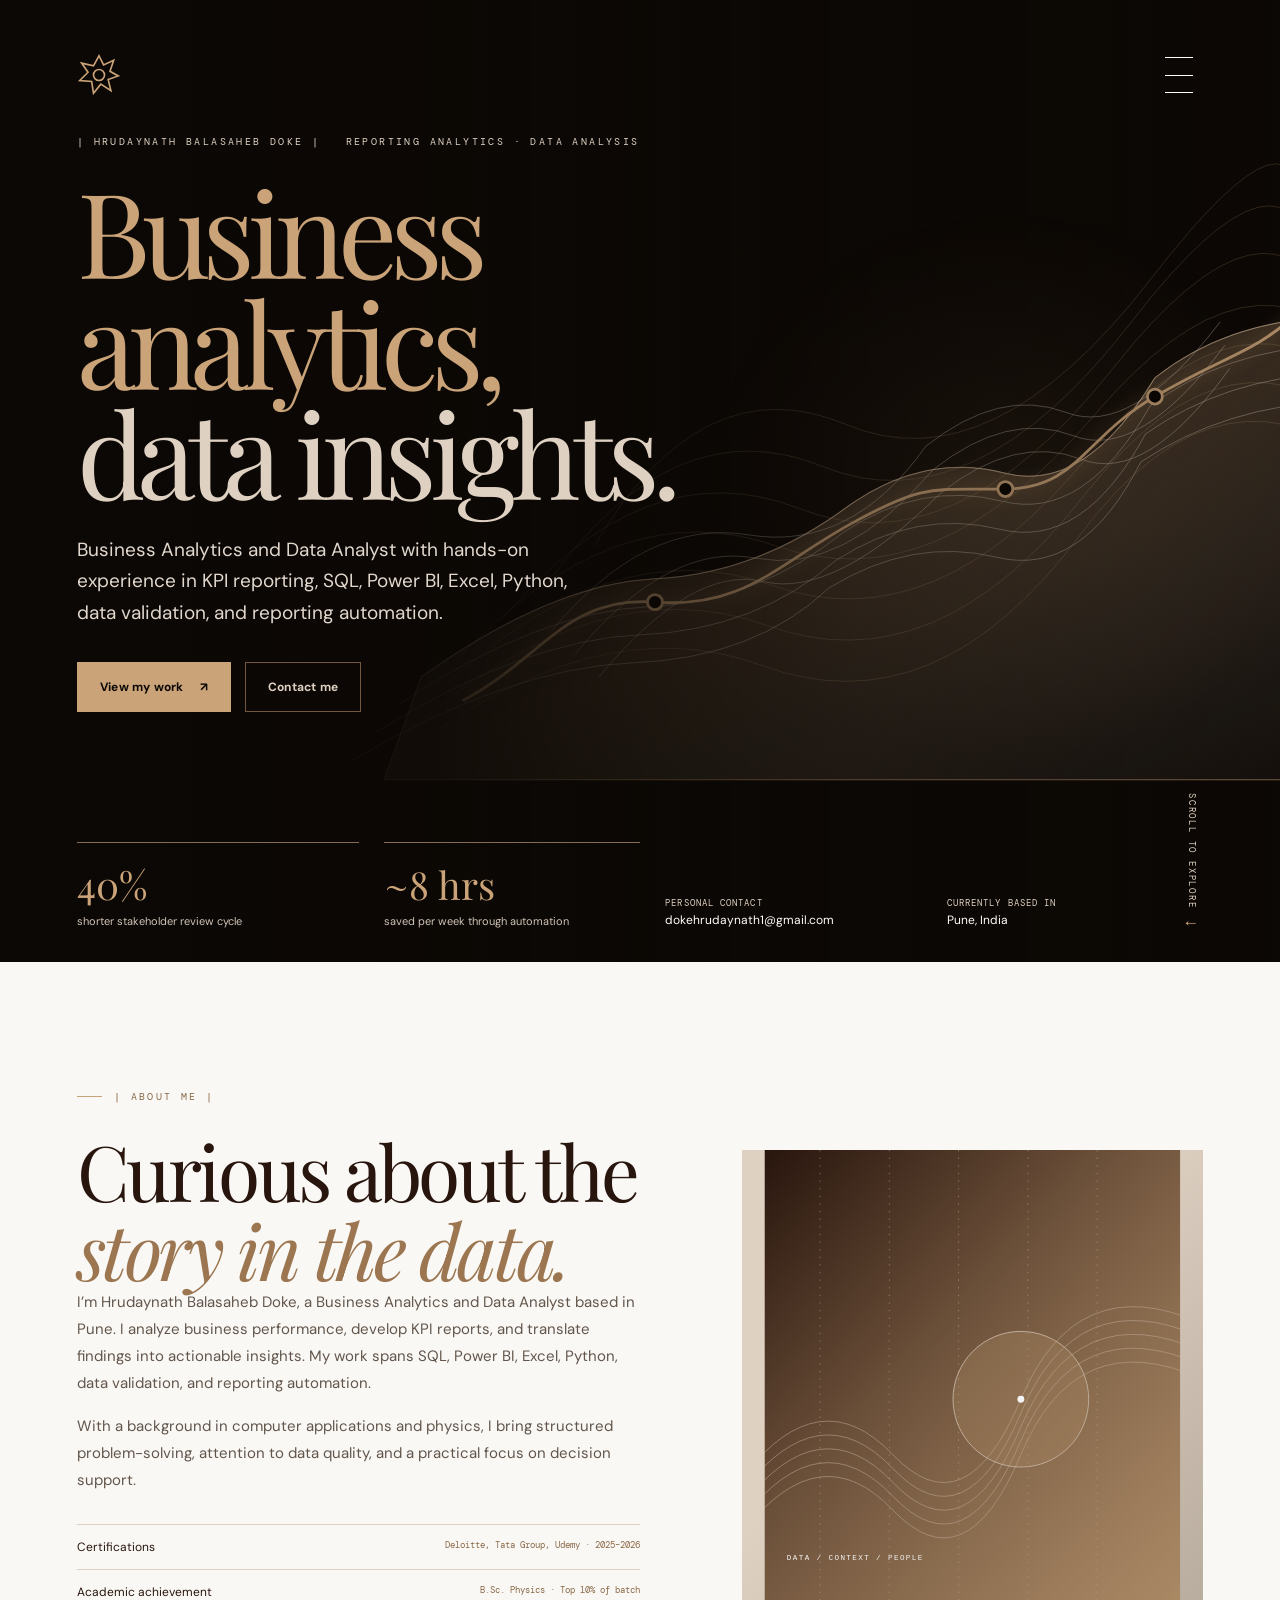
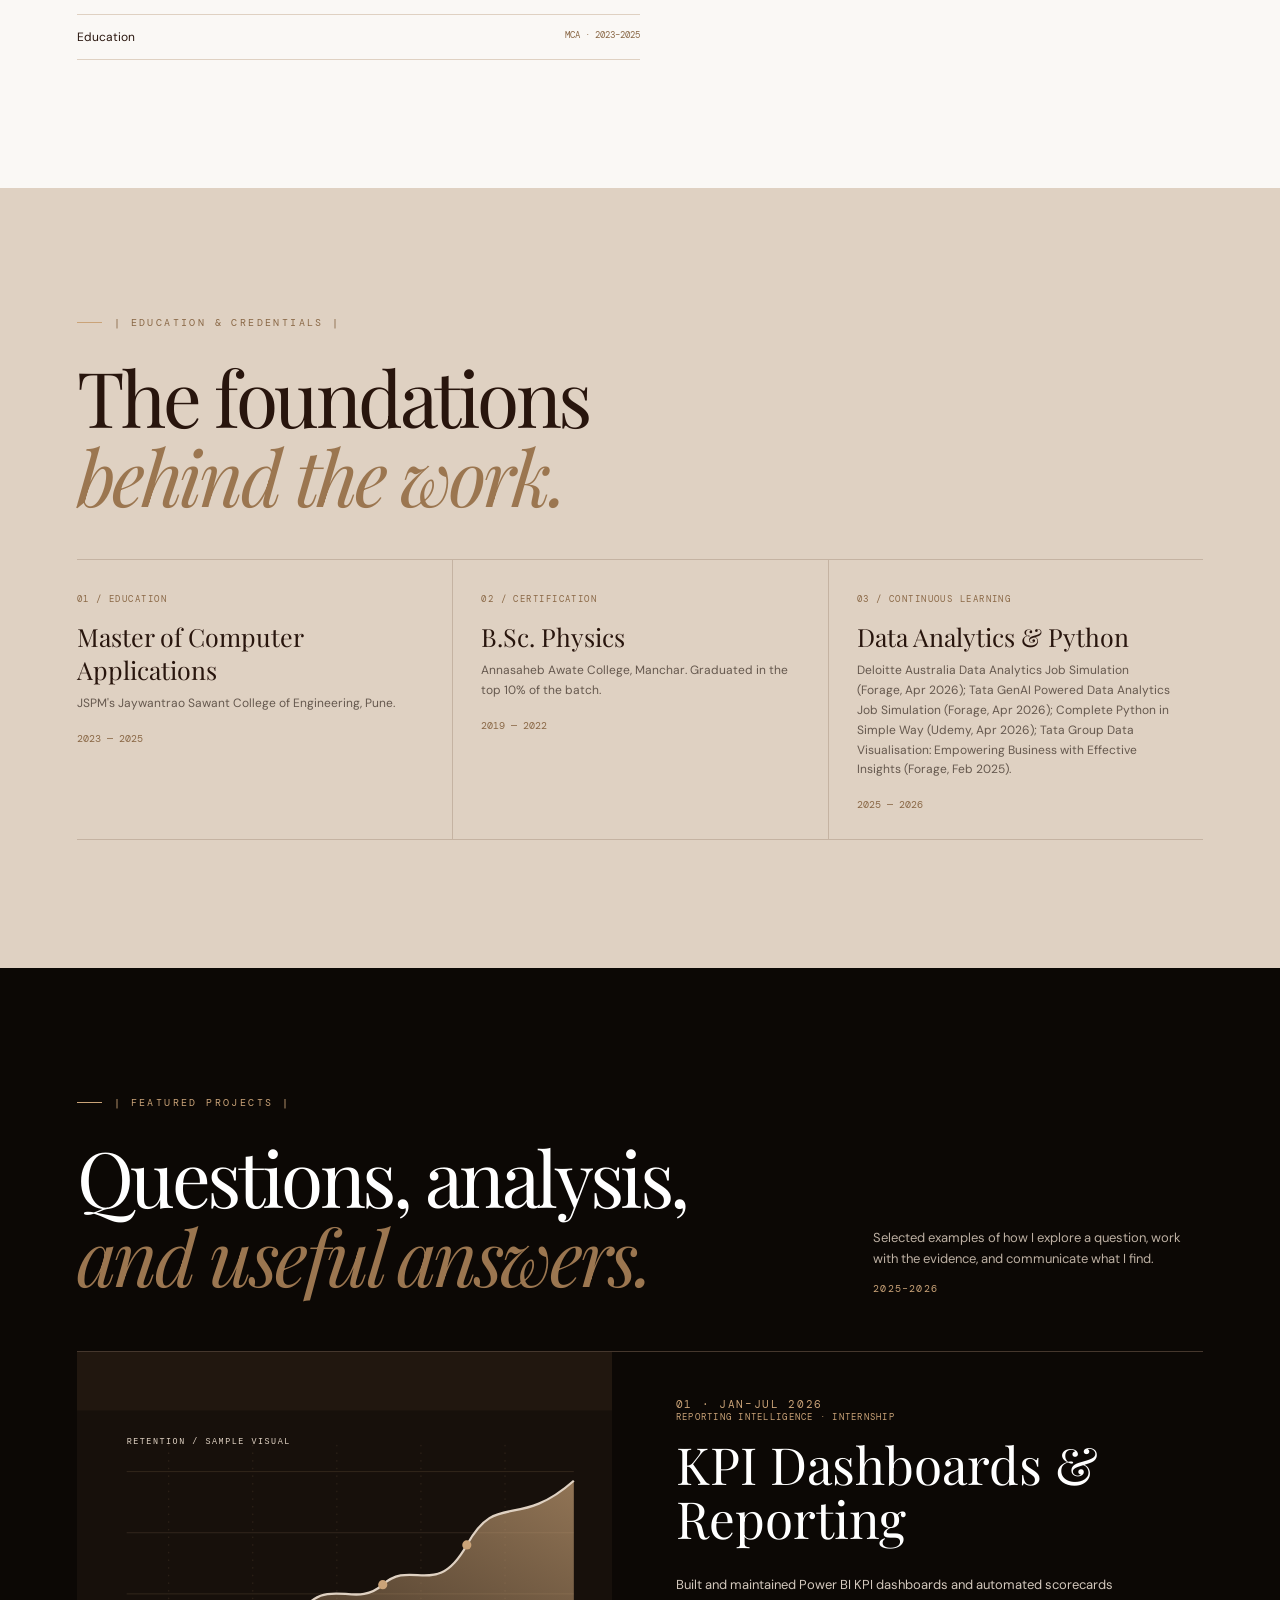
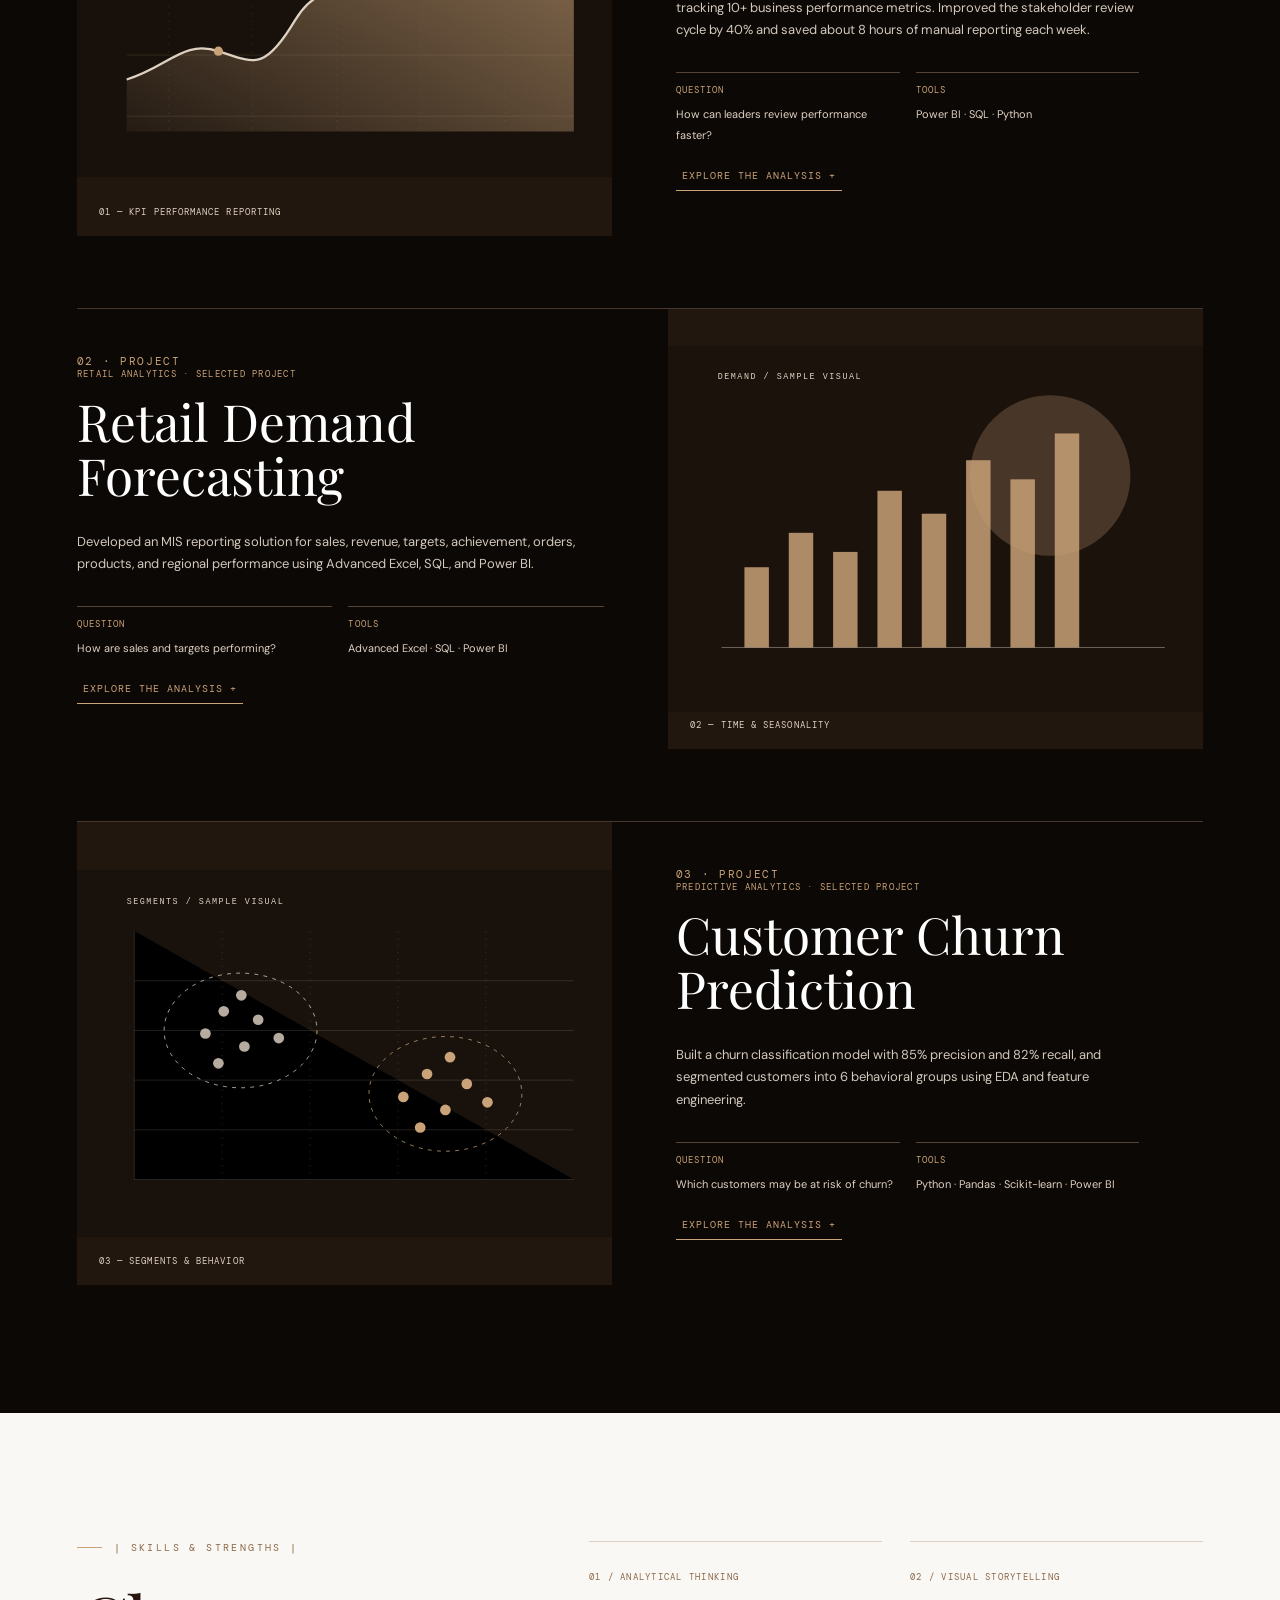
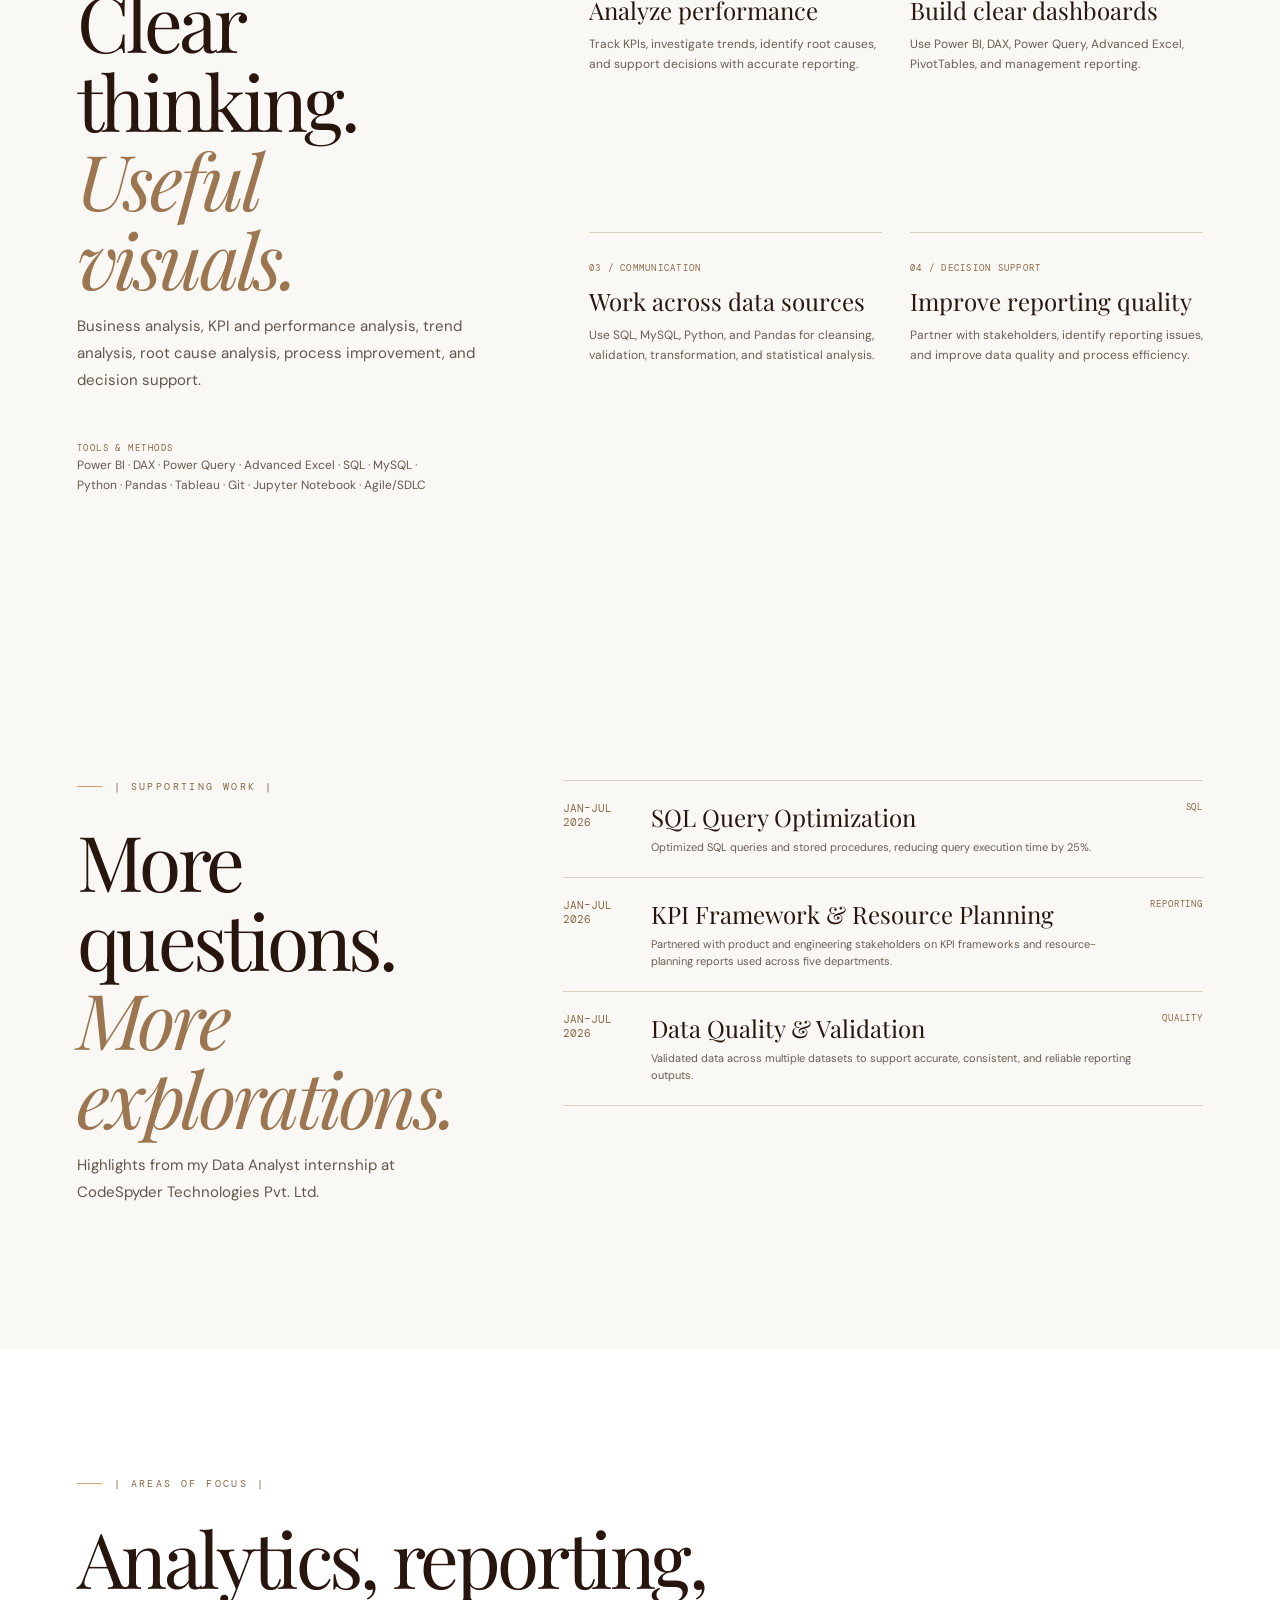
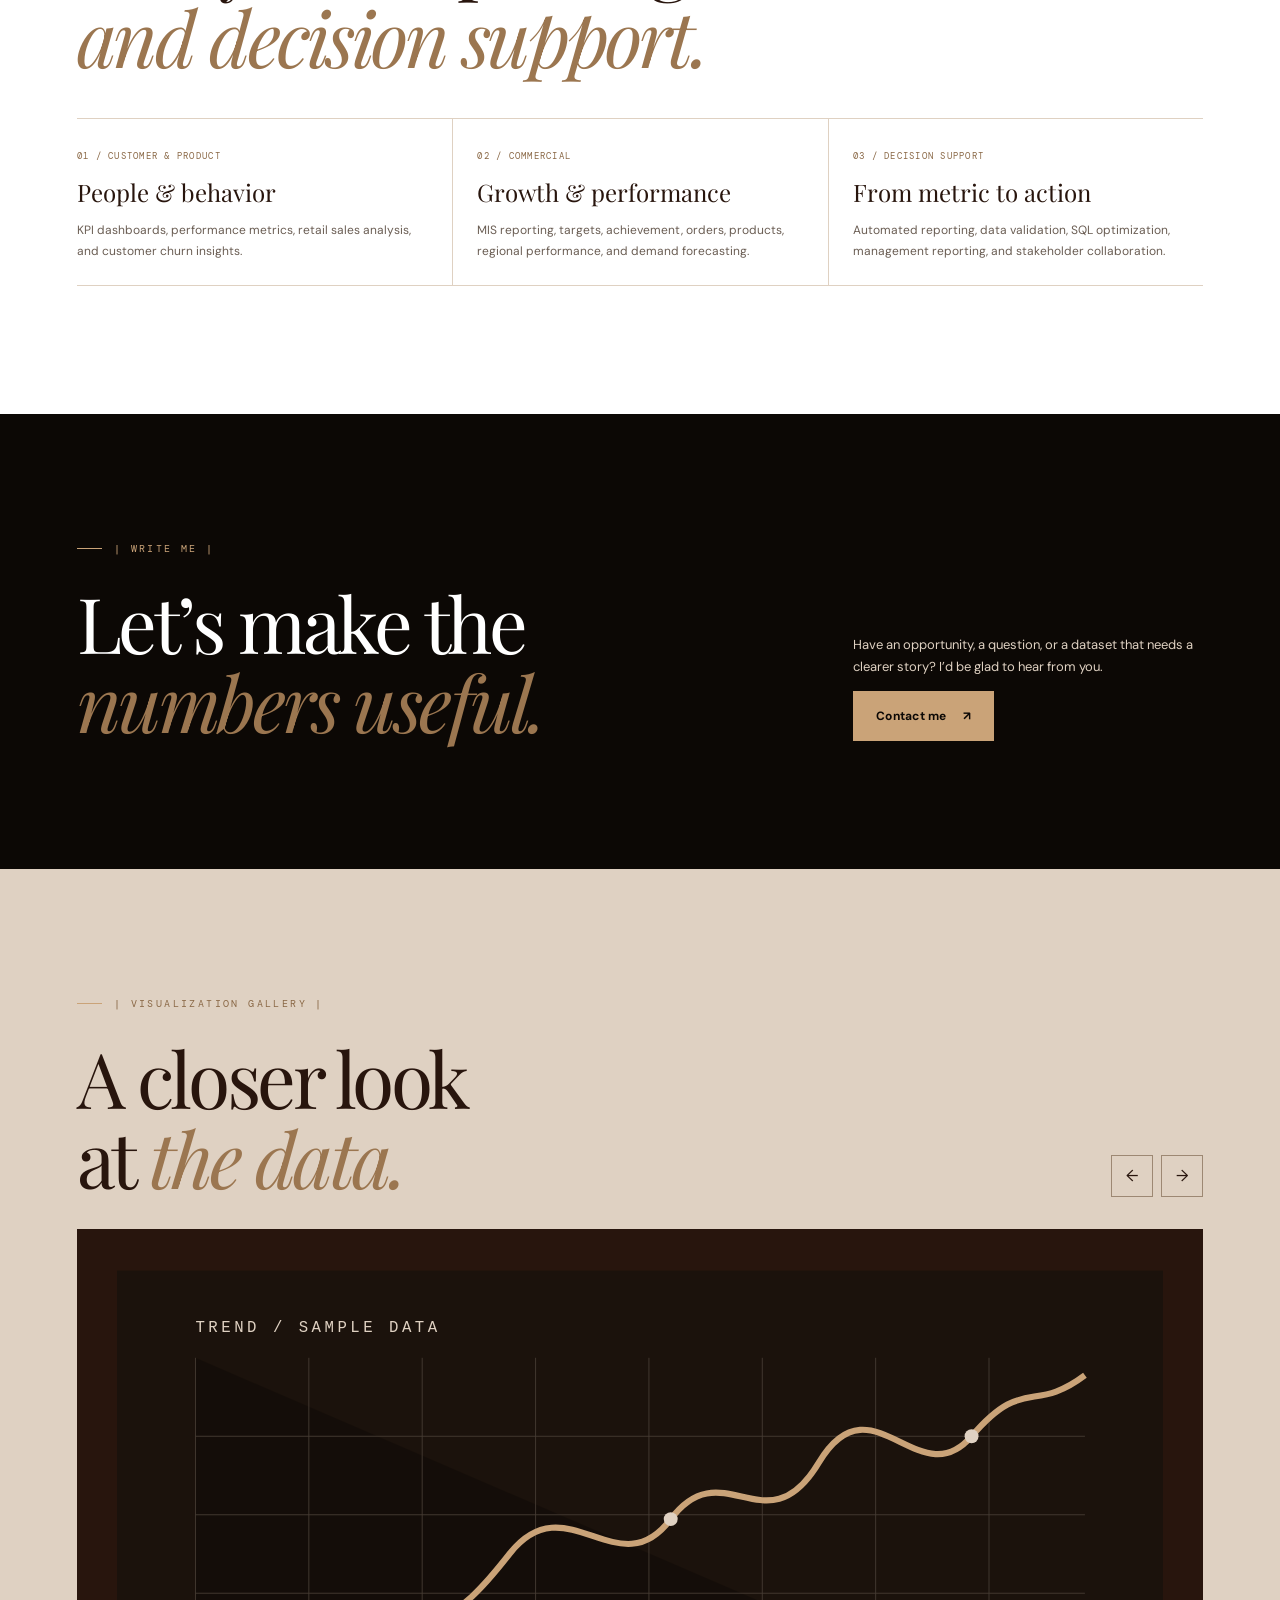
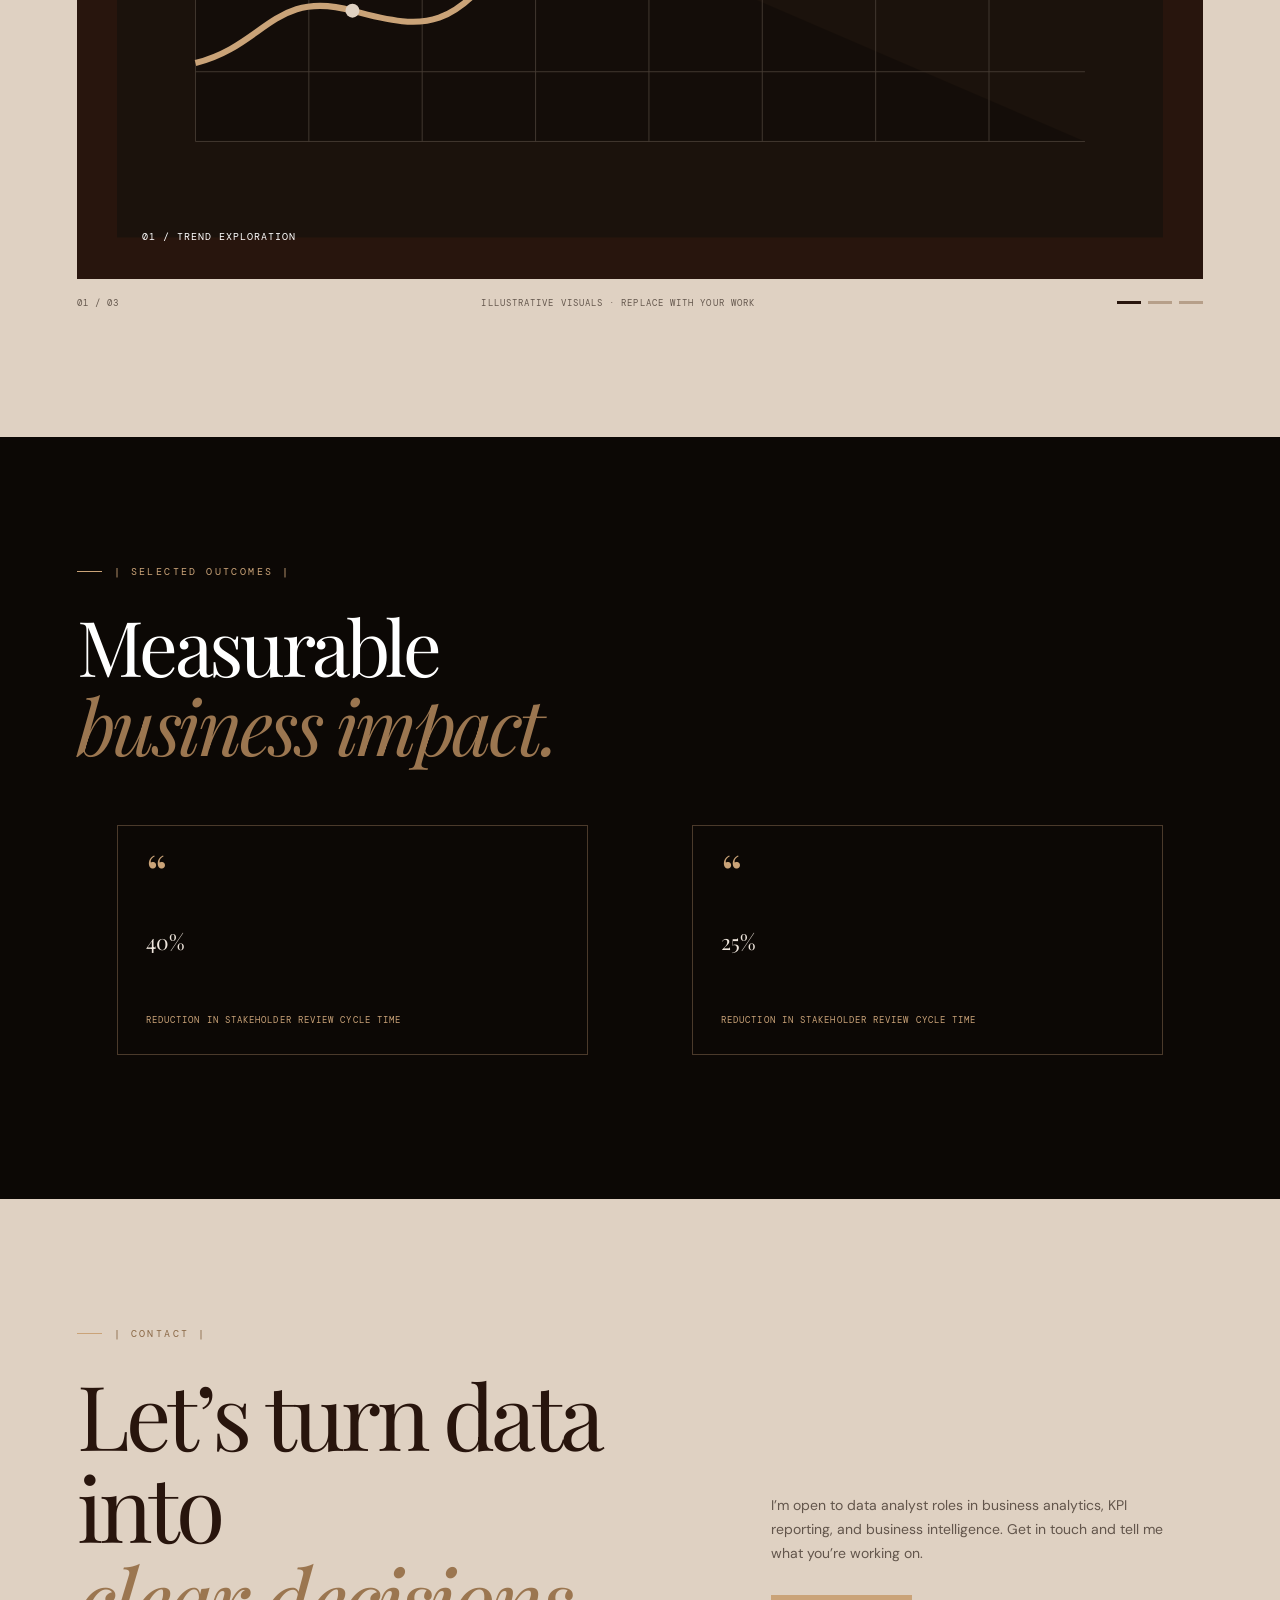
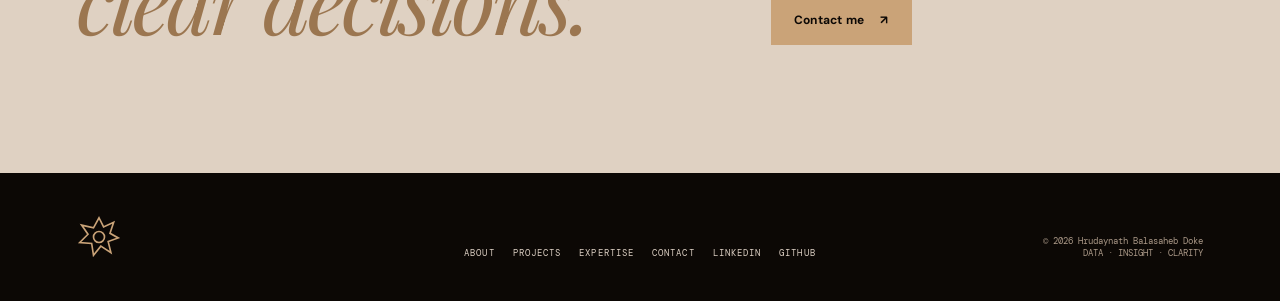
==== index.html @ 0c6e44a1 "Add portfolio index.html" ====
<!doctype html>
<html lang="en">
<head>
  <meta charset="utf-8"><meta name="viewport" content="width=device-width,initial-scale=1"><meta name="theme-color" content="#0c0805">
  <meta name="description" content="Hrudaynath Balasaheb Doke — data analyst portfolio, selected projects, visualization work, and contact details.">
  <title>Hrudaynath Balasaheb Doke — Data Analyst</title>
  <link rel="preconnect" href="https://fonts.googleapis.com"><link rel="preconnect" href="https://fonts.gstatic.com" crossorigin>
  <link href="https://fonts.googleapis.com/css2?family=DM+Mono:wght@400;500&family=DM+Sans:wght@400;500;600;700&family=Playfair+Display:wght@400;500;600&display=swap" rel="stylesheet">
  <style>
    :root{--black:#0c0805;--dark:#28150d;--brown:#513827;--gold:#caa378;--sand:#dfd1c2;--white:#fff;--paper:#faf8f5;--muted:#75685f;--line:#dfd1c2;--serif:'Playfair Display',Georgia,serif;--sans:'DM Sans',Arial,sans-serif;--mono:'DM Mono',monospace;--gutter:clamp(22px,6vw,94px);--max:1440px}
    *{box-sizing:border-box}html{scroll-behavior:smooth;scroll-padding-top:80px}body{margin:0;background:var(--paper);color:var(--dark);font-family:var(--sans);-webkit-font-smoothing:antialiased}a{color:inherit;text-decoration:none}button{font:inherit;color:inherit}::selection{background:var(--gold);color:var(--black)}
    .wrap{width:min(100%,var(--max));margin:0 auto}.topbar{position:absolute;z-index:15;top:0;left:0;width:100%;display:flex;align-items:center;justify-content:space-between;padding:clamp(22px,4vw,52px) var(--gutter);color:var(--white)}.logo{width:44px;height:44px;display:grid;place-items:center}.logo svg{width:100%;height:100%;fill:none;stroke:var(--gold);stroke-width:1.8}.menu-button{width:48px;height:48px;border:0;background:none;display:grid;place-items:center;cursor:pointer}.menu-button span,.menu-button:before,.menu-button:after{content:"";display:block;width:28px;height:1px;background:#fff;transition:transform .3s,opacity .3s}.menu-button{gap:6px}.menu-button[aria-expanded=true] span{opacity:0}.menu-button[aria-expanded=true]:before{transform:translateY(7px) rotate(45deg)}.menu-button[aria-expanded=true]:after{transform:translateY(-7px) rotate(-45deg)}.menu-overlay{position:fixed;z-index:14;inset:0;background:rgba(12,8,5,.98);color:var(--white);display:flex;align-items:center;justify-content:center;opacity:0;visibility:hidden;transition:opacity .35s,visibility .35s}.menu-overlay.open{opacity:1;visibility:visible}.menu-overlay nav{display:grid;gap:14px;text-align:center}.menu-overlay a{font:clamp(30px,6vw,68px)/1.05 var(--serif);transition:color .2s}.menu-overlay a:hover{color:var(--gold)}.menu-note{position:absolute;bottom:35px;font:10px var(--mono);letter-spacing:.18em;color:#ab9a89;text-transform:uppercase}
    .hero{min-height:900px;min-height:max(790px,100svh);background:var(--black);color:var(--white);position:relative;display:flex;align-items:center;overflow:hidden;padding:135px var(--gutter) 250px}.hero:after{content:"";position:absolute;inset:0;background:linear-gradient(90deg,rgba(12,8,5,.99) 0%,rgba(12,8,5,.88) 34%,rgba(12,8,5,.34) 67%,rgba(12,8,5,.12) 100%);pointer-events:none;z-index:1}.hero-copy{position:relative;z-index:3;max-width:740px}.kicker,.section-kicker{font:10px var(--mono);letter-spacing:.24em;text-transform:uppercase}.kicker{color:var(--sand);margin-bottom:28px}.hero h1{font:400 clamp(62px,9.2vw,132px)/.94 var(--serif);letter-spacing:-.065em;margin:0 0 26px;color:var(--gold);max-width:850px}.hero h1 span{color:var(--sand)}.hero-sub{font-size:clamp(15px,1.5vw,19px);color:#e1d7cd;max-width:490px;line-height:1.65;margin:0}.hero-actions{display:flex;gap:14px;margin-top:34px;flex-wrap:wrap}.btn{display:inline-flex;align-items:center;gap:16px;padding:16px 22px;background:var(--gold);color:var(--black);font-size:12px;font-weight:700;letter-spacing:.02em;border:1px solid var(--gold);transition:background .25s,color .25s,transform .25s}.btn:hover{background:transparent;color:var(--gold);transform:translateY(-3px)}.btn.outline{background:transparent;color:var(--sand);border-color:#72583f}.btn.outline:hover{background:var(--sand);color:var(--black)}.hero-art{position:absolute;right:-3%;top:5%;height:88%;width:73%;z-index:0;opacity:.95;transform:translate3d(var(--px,0),var(--py,0),0);transition:transform .25s ease-out}.hero-art svg{width:100%;height:100%;overflow:visible}.hero-grid{stroke:#caa378;stroke-opacity:.25;fill:none;stroke-width:1}.hero-surface{fill:url(#surface);stroke:#caa378;stroke-opacity:.66;stroke-width:1.1}.hero-surface2{fill:none;stroke:#dfd1c2;stroke-opacity:.42;stroke-width:1}.hero-path{fill:none;stroke:#caa378;stroke-width:3;stroke-linecap:round;stroke-dasharray:1200;stroke-dashoffset:1200;filter:drop-shadow(0 0 9px #caa37899)}.motion .hero-path{animation:draw 3s .5s ease forwards}.hero-point{fill:var(--black);stroke:var(--gold);stroke-width:3;cursor:pointer;transform-box:fill-box;transform-origin:center;animation:glow 2.4s ease-in-out infinite}.hero-point:nth-of-type(2){animation-delay:.4s}.hero-point:nth-of-type(3){animation-delay:.8s}.hero-tooltip{position:absolute;z-index:4;right:18%;top:48%;background:#fff;color:var(--dark);padding:13px 16px;min-width:175px;font-size:10px;line-height:1.6;box-shadow:0 8px 30px #0005;opacity:0;transform:translateY(7px);transition:.2s}.hero-tooltip.visible{opacity:1;transform:none}.hero-tooltip b{display:block;font:15px var(--serif)}.hero-tooltip small{font:9px var(--mono);color:var(--muted);letter-spacing:.1em}.hero-bottom{position:absolute;z-index:3;left:var(--gutter);right:var(--gutter);bottom:34px;display:grid;grid-template-columns:1.1fr 1fr 1fr 1fr;gap:25px;align-items:end}.hero-stat{border-top:1px solid #836c55;padding-top:15px}.hero-stat strong{display:block;font:400 clamp(27px,3vw,42px) var(--serif);color:var(--gold)}.hero-stat span{display:block;font-size:11px;color:#d1c4b8;margin-top:4px}.contact-mini{font:9px var(--mono);letter-spacing:.12em;color:#dfd1c2;line-height:1.9;text-transform:uppercase}.contact-mini a{display:block;font:12px var(--sans);letter-spacing:0;text-transform:none;color:#fff}.hero-scroll{position:absolute;bottom:32px;right:var(--gutter);z-index:3;font:9px var(--mono);letter-spacing:.2em;text-transform:uppercase;color:#dfd1c2;writing-mode:vertical-rl}.hero-scroll:after{content:'↓';font-size:17px;color:var(--gold);margin-top:9px}
    .section{padding:clamp(72px,10vw,138px) var(--gutter)}.section-kicker{color:#8a6846;display:flex;align-items:center;gap:12px;margin-bottom:28px}.section-kicker:before{content:"";width:25px;height:1px;background:var(--gold)}.title{font:400 clamp(39px,6vw,78px)/1.03 var(--serif);letter-spacing:-.045em;margin:0}.title em{font-weight:400;color:#9b7650}.about{display:grid;grid-template-columns:1.1fr .9fr;gap:8vw;align-items:center}.about-text{font-size:15px;line-height:1.8;color:#62564c;max-width:650px}.about-text p{margin:0 0 16px}.about-art{height:450px;background:var(--sand);position:relative;overflow:hidden}.about-art svg{width:100%;height:100%}.about-art:after{content:"";position:absolute;inset:0;background:linear-gradient(135deg,transparent 42%,rgba(12,8,5,.18))}.award-list{margin:30px 0 0;padding:0;list-style:none;border-top:1px solid var(--line)}.award-list li{padding:14px 0;border-bottom:1px solid var(--line);font-size:12px;display:flex;justify-content:space-between;gap:18px}.award-list span{font:9px var(--mono);color:#8a6846;white-space:nowrap}
    .credentials{background:#dfd1c2}.credential-grid{display:grid;grid-template-columns:repeat(3,1fr);gap:0;margin-top:44px;border-top:1px solid #c5b3a2;border-bottom:1px solid #c5b3a2}.credential{padding:26px 28px 28px 0}.credential+.credential{border-left:1px solid #c5b3a2;padding-left:28px}.credential small{font:9px var(--mono);letter-spacing:.16em;color:#8a6846}.credential h3{font:25px var(--serif);font-weight:400;margin:13px 0 8px}.credential p{font-size:12px;line-height:1.65;color:#65584e;margin:0}.credential .year{font:10px var(--mono);margin-top:18px;color:#8a6846}
    .main-work{background:var(--black);color:var(--white)}.main-work .section-kicker{color:var(--gold)}.main-work .section-kicker:before{background:var(--gold)}.main-work .title{max-width:900px}.work-intro{display:flex;justify-content:space-between;align-items:end;gap:30px;margin-bottom:56px}.work-intro p{font-size:13px;color:#bdb0a3;max-width:330px;line-height:1.6}.work-years{font:10px var(--mono);letter-spacing:.12em;color:var(--gold);white-space:nowrap}.work-list{display:grid;gap:72px}.work-item{display:grid;grid-template-columns:.95fr 1.05fr;min-height:440px;border-top:1px solid #45372d}.work-item:nth-child(even){grid-template-columns:1.05fr .95fr}.work-item:nth-child(even) .work-visual{order:2}.work-item:nth-child(even) .work-details{order:1;padding-left:0;padding-right:clamp(25px,5vw,74px)}.work-visual{min-height:420px;position:relative;overflow:hidden;background:#21170f;display:grid;place-items:center}.work-visual svg{width:100%;height:100%;position:absolute;inset:0;transition:transform .7s}.work-item:hover .work-visual svg{transform:scale(1.035)}.visual-caption{position:absolute;left:22px;bottom:18px;font:9px var(--mono);letter-spacing:.12em;color:#dfd1c2;text-transform:uppercase}.work-details{padding:45px clamp(25px,5vw,74px);display:flex;flex-direction:column;justify-content:center}.work-year{font:11px var(--mono);letter-spacing:.15em;color:var(--gold)}.work-details h3{font:400 clamp(34px,4vw,56px)/1.05 var(--serif);margin:15px 0}.work-type{font:9px var(--mono);letter-spacing:.14em;color:#caa378;text-transform:uppercase}.work-details p{font-size:13px;line-height:1.75;color:#d3c8bd;max-width:520px}.work-meta{display:grid;grid-template-columns:1fr 1fr;gap:16px;margin:17px 0 24px}.work-meta div{border-top:1px solid #554334;padding-top:11px}.work-meta small{display:block;font:9px var(--mono);color:#caa378;letter-spacing:.12em;text-transform:uppercase;margin-bottom:6px}.work-meta span{font-size:11px;color:#dfd1c2}.more-link{align-self:flex-start;border-bottom:1px solid var(--gold);padding-bottom:8px;font:10px var(--mono);letter-spacing:.1em;text-transform:uppercase;color:var(--gold);background:none;border-top:0;border-left:0;border-right:0;cursor:pointer}.case-extra{display:none;color:#e9ded4;font-size:12px;line-height:1.7;padding:15px 0 0}.work-item.expanded .case-extra{display:block;animation:fadeUp .4s both}.case-extra ul{padding-left:18px}.work-item.expanded .more-link:after{content:' −'}.more-link:after{content:' +'}
    .features{display:grid;grid-template-columns:.8fr 1.2fr;gap:8vw}.feature-list{display:grid;grid-template-columns:1fr 1fr;gap:0 28px}.feature{padding:22px 0;border-top:1px solid var(--line)}.feature small{font:9px var(--mono);color:#8a6846;letter-spacing:.14em}.feature h3{font:24px var(--serif);font-weight:400;margin:9px 0}.feature p{font-size:12px;line-height:1.65;color:#6a5d53;margin:0}.gallery-band{background:var(--sand);overflow:hidden}.gallery-head{display:flex;justify-content:space-between;align-items:end;gap:20px;margin-bottom:32px}.gallery-controls{display:flex;gap:8px}.gallery-controls button,.gallery-dot{border:1px solid #9d8873;background:transparent;width:42px;height:42px;display:grid;place-items:center;cursor:pointer;transition:background .2s,color .2s}.gallery-controls button:hover,.gallery-dot.active{background:var(--dark);color:white}.gallery-stage{height:clamp(300px,52vw,650px);position:relative;overflow:hidden;background:#28150d}.gallery-slide{position:absolute;inset:0;opacity:0;transform:scale(1.04);transition:opacity .55s,transform .8s;display:grid;place-items:center}.gallery-slide.active{opacity:1;transform:scale(1)}.gallery-slide svg{width:100%;height:100%}.gallery-slide figcaption{position:absolute;left:25px;bottom:20px;color:#fff;font:10px var(--mono);letter-spacing:.1em;text-transform:uppercase}.gallery-bottom{display:flex;justify-content:space-between;align-items:center;margin-top:18px;font:9px var(--mono);letter-spacing:.12em;color:#65584e}.gallery-dots{display:flex;gap:7px}.gallery-dot{width:24px;height:3px;padding:0;border:0;background:#b69f89}.gallery-dot.active{background:var(--dark)}
    .support{display:grid;grid-template-columns:.75fr 1.25fr;gap:8vw}.support-list{border-top:1px solid var(--line)}.support-item{display:grid;grid-template-columns:68px 1fr auto;gap:20px;padding:20px 0;border-bottom:1px solid var(--line);align-items:start}.support-year{font:11px var(--mono);color:#8a6846}.support-item h3{font:24px var(--serif);font-weight:400;margin:0 0 6px}.support-item p{font-size:11px;line-height:1.6;color:#6a5d53;margin:0;max-width:540px}.support-tag{font:9px var(--mono);letter-spacing:.1em;color:#8a6846;text-transform:uppercase}.disciplines{background:#fff}.discipline-grid{display:grid;grid-template-columns:repeat(3,1fr);margin-top:42px;border-top:1px solid var(--line);border-bottom:1px solid var(--line)}.discipline{padding:24px 24px 24px 0}.discipline+.discipline{border-left:1px solid var(--line);padding-left:24px}.discipline small{font:9px var(--mono);letter-spacing:.14em;color:#8a6846}.discipline h3{font:24px var(--serif);font-weight:400;margin:12px 0}.discipline p{font-size:12px;line-height:1.7;color:#6a5d53;margin:0}.write-me{background:var(--black);color:var(--white);display:grid;grid-template-columns:1fr auto;align-items:end;gap:30px}.write-me .section-kicker{color:var(--gold)}.write-me .title{max-width:750px}.write-me p{max-width:350px;color:#dfd1c2;font-size:13px;line-height:1.7}.write-me .btn{white-space:nowrap}
    .testimonials{background:var(--black);color:var(--white)}.testimonials .section-kicker{color:var(--gold)}.quote-grid{display:grid;grid-template-columns:1fr 1fr;gap:24px;margin-top:45px}.quote{padding:28px;border:1px solid #4b3a2b;min-height:230px;display:flex;flex-direction:column;justify-content:space-between}.quote-mark{font:52px var(--serif);color:var(--gold);line-height:.7}.quote p{font:21px/1.45 var(--serif);color:#eee5dc;margin:28px 0}.quote cite{font:9px var(--mono);letter-spacing:.12em;color:var(--gold);font-style:normal;text-transform:uppercase}.hire{background:#dfd1c2;display:grid;grid-template-columns:1fr .7fr;gap:6vw;align-items:end}.hire .title{font-size:clamp(46px,7vw,94px)}.hire p{color:#62554b;font-size:14px;line-height:1.7;max-width:410px}.hire .btn{margin-top:15px}.footer{background:var(--black);color:#ddd0c4;padding:42px var(--gutter);display:grid;grid-template-columns:1fr 1fr 1fr;gap:20px;align-items:end}.footer .logo{justify-self:start}.footer-nav{display:flex;gap:18px;flex-wrap:wrap;justify-content:center;font:9px var(--mono);letter-spacing:.12em;text-transform:uppercase}.copyright{text-align:right;font:9px var(--mono);color:#aa9887}
    .reveal{opacity:0;transform:translateY(26px);transition:opacity .7s,transform .7s cubic-bezier(.2,.7,.2,1)}.reveal.in{opacity:1;transform:none}.reveal.in .draw-path{animation:draw 2s ease both}.scroll-progress{position:fixed;z-index:25;top:0;left:0;height:3px;width:0;background:var(--gold)}.modal{position:fixed;inset:0;background:#0c0805ee;z-index:30;display:none;place-items:center;padding:24px}.modal.open{display:grid}.modal-card{background:var(--paper);max-width:560px;width:100%;padding:clamp(28px,5vw,55px);position:relative}.modal-card h2{font:38px var(--serif);font-weight:400;margin:0 0 12px}.modal-card p{font-size:13px;line-height:1.7;color:#62554b}.modal-close{position:absolute;right:15px;top:12px;border:0;background:none;font-size:26px;cursor:pointer}.sr-only{position:absolute;width:1px;height:1px;padding:0;margin:-1px;overflow:hidden;clip:rect(0,0,0,0);white-space:nowrap;border:0}
    @keyframes draw{to{stroke-dashoffset:0}}@keyframes glow{0%,100%{filter:drop-shadow(0 0 0 #caa37800)}50%{filter:drop-shadow(0 0 9px #caa378)}}@keyframes fadeUp{from{opacity:0;transform:translateY(8px)}to{opacity:1;transform:none}}
    @media(max-width:900px){.hero{min-height:880px}.hero-art{width:100%;height:65%;top:16%;right:-20%;opacity:.7}.hero:after{background:linear-gradient(90deg,rgba(12,8,5,.96),rgba(12,8,5,.48) 75%,rgba(12,8,5,.28))}.hero-bottom{grid-template-columns:repeat(2,1fr);gap:16px;bottom:35px}.hero-scroll{display:none}.about,.features,.support{grid-template-columns:1fr;gap:38px}.about-art{height:360px}.work-item,.work-item:nth-child(even){grid-template-columns:1fr}.work-item:nth-child(even) .work-visual,.work-item:nth-child(even) .work-details{order:initial}.work-visual{min-height:380px}.work-details,.work-item:nth-child(even) .work-details{padding:30px 0}.work-list{gap:42px}.credential-grid{grid-template-columns:1fr}.credential+.credential{border-left:0;border-top:1px solid #c5b3a2;padding-left:0}.credential{padding:23px 0}.discipline-grid{grid-template-columns:1fr}.discipline+.discipline{border-left:0;border-top:1px solid var(--line);padding-left:0}.write-me{grid-template-columns:1fr}.hire{grid-template-columns:1fr;gap:20px}.footer{grid-template-columns:1fr 1fr}.footer-nav{justify-content:flex-end}.copyright{grid-column:1/-1;text-align:left}}
    @media(max-width:600px){.topbar{padding-top:20px}.hero{min-height:850px;padding-top:135px;padding-bottom:300px;align-items:flex-start}.hero h1{font-size:clamp(58px,15vw,88px)}.hero-art{width:140%;height:48%;right:-43%;top:31%;opacity:.55}.hero:after{background:linear-gradient(180deg,rgba(12,8,5,.98),rgba(12,8,5,.82) 48%,rgba(12,8,5,.4))}.hero-tooltip{right:8%;top:53%}.hero-bottom{grid-template-columns:1fr 1fr;gap:12px;left:var(--gutter);right:var(--gutter);bottom:26px}.hero-stat strong{font-size:27px}.hero-stat span{font-size:9px}.contact-mini{font-size:8px}.contact-mini a{font-size:11px}.hero-actions{gap:9px}.btn{padding:14px 15px}.section{padding-top:76px;padding-bottom:76px}.about-art{height:270px}.work-intro{display:block}.work-years{display:block;margin-top:20px}.work-visual{min-height:300px}.work-details h3{font-size:38px}.work-meta{grid-template-columns:1fr 1fr}.feature-list{grid-template-columns:1fr}.gallery-head{display:block}.gallery-controls{margin-top:20px}.gallery-stage{height:360px}.support-item{grid-template-columns:45px 1fr;gap:12px}.support-tag{grid-column:2}.quote-grid{grid-template-columns:1fr}.quote{min-height:210px}.footer{grid-template-columns:1fr}.footer-nav{justify-content:flex-start}.copyright{grid-column:auto}.menu-overlay a{font-size:40px}}
    @media(prefers-reduced-motion:reduce){*,*:before,*:after{scroll-behavior:auto!important;animation-duration:.001ms!important;animation-iteration-count:1!important;transition-duration:.001ms!important}}
  </style>
</head>
<body class="motion">
  <div class="scroll-progress" id="scrollProgress" aria-hidden="true"></div>
  <header class="topbar"><a class="logo" href="#home" aria-label="Hrudaynath Balasaheb Doke home"><svg viewBox="0 0 48 48"><path d="M24 3l5 10 11-5-4 12 9 5-11 4 3 12-11-7-8 10-2-13-13-1 9-9-7-10 13 3z"/><circle cx="24" cy="24" r="6"/></svg></a><button id="menuButton" class="menu-button" aria-label="Open navigation" aria-expanded="false" aria-controls="menuOverlay"><span></span></button></header>
  <div class="menu-overlay" id="menuOverlay"><nav aria-label="Main menu"><a href="#home">Home</a><a href="#about">About me</a><a href="filmography.html">Filmography</a><a href="project.html?case=kpi-reporting">Project detail</a><a href="#skills">Expertise</a><a href="#gallery">Gallery</a><a href="contacts.html">Contacts</a></nav><div class="menu-note">Hrudaynath Balasaheb Doke · Data Analyst</div></div>
  <main id="home">
    <section class="hero" aria-label="Introduction">
      <div class="hero-copy"><div class="kicker">| Hrudaynath Balasaheb Doke | &nbsp; REPORTING ANALYTICS · DATA ANALYSIS</div><h1>Business analytics,<br><span>data insights.</span></h1><p class="hero-sub">Business Analytics and Data Analyst with hands-on experience in KPI reporting, SQL, Power BI, Excel, Python, data validation, and reporting automation.</p><div class="hero-actions"><a class="btn" href="#main-work">View my work <span>↗</span></a><a class="btn outline" href="contacts.html">Contact me</a></div></div>
      <div class="hero-art" id="heroArt" aria-label="Animated illustrative data landscape"><svg viewBox="0 0 1000 740" role="img" aria-labelledby="heroChartTitle"><title id="heroChartTitle">Illustrative data landscape with interactive points</title><defs><linearGradient id="surface" x1="0" y1="0" x2="1" y2="1"><stop stop-color="#caa378" stop-opacity=".02"/><stop offset=".5" stop-color="#caa378" stop-opacity=".27"/><stop offset="1" stop-color="#dfd1c2" stop-opacity=".04"/></linearGradient><radialGradient id="glow"><stop stop-color="#caa378" stop-opacity=".5"/><stop offset="1" stop-color="#caa378" stop-opacity="0"/></radialGradient></defs><ellipse cx="670" cy="380" rx="340" ry="300" fill="url(#glow)" opacity=".2"/><g class="hero-grid"><path d="M80 570Q250 390 420 450T760 310T1050 250"/><path d="M55 610Q240 430 415 492T755 352T1055 292"/><path d="M25 650Q230 470 410 535T750 395T1060 335"/><path d="M0 690Q220 510 405 578T745 438T1070 378"/><path d="M125 530Q280 345 445 410T780 260T1020 205"/><path d="M175 490Q310 300 470 365T800 210T1000 160"/><path d="M225 450Q340 255 495 320T820 165T980 115"/></g><path class="hero-surface" d="M40 590Q180 490 290 485T500 405Q580 350 665 372T825 270Q900 210 1010 205V700H0Z"/><g class="hero-surface2"><path d="M40 590Q180 490 290 485T500 405Q580 350 665 372T825 270Q900 210 1010 205"/><path d="M15 620Q165 520 282 515T492 435Q575 380 662 402T820 300Q900 240 1012 235"/><path d="M-10 650Q150 550 274 545T484 465Q570 410 659 432T815 330Q900 270 1015 265"/><path d="M-35 680Q135 580 266 575T476 495Q565 440 656 462T810 360Q900 300 1018 295"/><path d="M180 540Q280 420 390 438T580 343Q660 280 730 307T895 210"/><path d="M205 565Q305 445 398 463T588 368Q668 305 738 332T900 235"/><path d="M230 590Q330 470 406 488T596 393Q676 330 746 357T905 260"/></g><path class="hero-path" d="M85 615C170 570 195 503 290 510S420 470 500 426S588 390 665 389S748 335 825 290S930 244 976 202"/><circle class="hero-point" cx="290" cy="510" r="8"/><circle class="hero-point" cx="665" cy="389" r="8"/><circle class="hero-point" cx="825" cy="290" r="8"/></svg></div>
      <div class="hero-tooltip" id="heroTooltip"><small>FEATURED ANALYSIS</small><b>Business performance</b><span>Explore KPI reporting work</span></div>
      <div class="hero-bottom"><div class="hero-stat"><strong>40%</strong><span>shorter stakeholder review cycle</span></div><div class="hero-stat"><strong>~8 hrs</strong><span>saved per week through automation</span></div><div class="contact-mini">Personal contact<a href="mailto:dokehrudaynath1@gmail.com">dokehrudaynath1@gmail.com</a></div><div class="contact-mini">Currently based in<a href="#about">Pune, India</a></div></div><a class="hero-scroll" href="#about">Scroll to explore</a>
    </section>
    <section class="section about reveal" id="about"><div><div class="section-kicker">| About me |</div><h2 class="title">Curious about the<br><em>story in the data.</em></h2><div class="about-text"><p>I’m Hrudaynath Balasaheb Doke, a Business Analytics and Data Analyst based in Pune. I analyze business performance, develop KPI reports, and translate findings into actionable insights. My work spans SQL, Power BI, Excel, Python, data validation, and reporting automation.</p><p>With a background in computer applications and physics, I bring structured problem-solving, attention to data quality, and a practical focus on decision support.</p></div><ul class="award-list"><li>Certifications <span>Deloitte, Tata Group, Udemy · 2025–2026</span></li><li>Academic achievement <span>B.Sc. Physics · Top 10% of batch</span></li><li>Education <span>MCA · 2023–2025</span></li></ul></div><div class="about-art"><svg viewBox="0 0 600 650" role="img" aria-label="Abstract data visualization portrait"><defs><linearGradient id="aboutBg" x1="0" y1="0" x2="1" y2="1"><stop stop-color="#28150d"/><stop offset="1" stop-color="#caa378"/></linearGradient></defs><rect width="600" height="650" fill="url(#aboutBg)"/><g fill="none" stroke="#dfd1c2" stroke-opacity=".55"><path d="M-30 470Q80 330 185 440T370 360T630 250"/><path d="M-30 490Q80 350 185 460T370 380T630 270"/><path d="M-30 510Q80 370 185 480T370 400T630 290"/><path d="M-30 530Q80 390 185 500T370 420T630 310"/><path d="M-30 550Q80 410 185 520T370 440T630 330"/><path d="M80 0V650M180 0V650M280 0V650M380 0V650M480 0V650" stroke-dasharray="2 9"/></g><circle cx="370" cy="360" r="98" fill="#caa378" fill-opacity=".22" stroke="#dfd1c2" stroke-width="1"/><circle cx="370" cy="360" r="5" fill="#fff"/><text x="32" y="592" fill="#fff" font-family="monospace" font-size="11" letter-spacing="2">DATA / CONTEXT / PEOPLE</text></svg></div></section>
    <section class="section credentials reveal"><div class="section-kicker">| Education & credentials |</div><h2 class="title">The foundations<br><em>behind the work.</em></h2><div class="credential-grid"><article class="credential"><small>01 / EDUCATION</small><h3>Master of Computer Applications</h3><p>JSPM's Jaywantrao Sawant College of Engineering, Pune.</p><div class="year">2023 — 2025</div></article><article class="credential"><small>02 / CERTIFICATION</small><h3>B.Sc. Physics</h3><p>Annasaheb Awate College, Manchar. Graduated in the top 10% of the batch.</p><div class="year">2019 — 2022</div></article><article class="credential"><small>03 / CONTINUOUS LEARNING</small><h3>Data Analytics & Python</h3><p>Deloitte Australia Data Analytics Job Simulation (Forage, Apr 2026); Tata GenAI Powered Data Analytics Job Simulation (Forage, Apr 2026); Complete Python in Simple Way (Udemy, Apr 2026); Tata Group Data Visualisation: Empowering Business with Effective Insights (Forage, Feb 2025).</p><div class="year">2025 — 2026</div></article></div></section>
    <section class="section main-work reveal" id="main-work"><div class="section-kicker">| Featured projects |</div><div class="work-intro"><h2 class="title">Questions, analysis,<br><em>and useful answers.</em></h2><div><p>Selected examples of how I explore a question, work with the evidence, and communicate what I find.</p><div class="work-years">2025–2026</div></div></div><div class="work-list">
      <article class="work-item"><div class="work-visual"><svg viewBox="0 0 700 480" role="img" aria-label="KPI performance trend visualization, illustrative design"><defs><linearGradient id="work1" x1="0" y1="1" x2="1" y2="0"><stop stop-color="#caa378" stop-opacity=".08"/><stop offset="1" stop-color="#caa378" stop-opacity=".68"/></linearGradient></defs><rect width="700" height="480" fill="#17100b"/><g stroke="#caa378" stroke-opacity=".2"><path d="M65 80H650M65 160H650M65 240H650M65 320H650M65 400H650"/><path d="M120 45V420M230 45V420M340 45V420M450 45V420M560 45V420" stroke-dasharray="2 8"/></g><path d="M65 352C120 335 139 300 185 315S245 342 285 275S361 263 400 228S470 248 510 176S575 158 650 92V420H65Z" fill="url(#work1)"/><path d="M65 352C120 335 139 300 185 315S245 342 285 275S361 263 400 228S470 248 510 176S575 158 650 92" fill="none" stroke="#dfd1c2" stroke-width="3"/><g fill="#caa378"><circle cx="185" cy="315" r="6"/><circle cx="400" cy="228" r="6"/><circle cx="510" cy="176" r="6"/></g><text x="65" y="44" fill="#dfd1c2" font-size="11" font-family="monospace" letter-spacing="2">RETENTION / SAMPLE VISUAL</text></svg><div class="visual-caption">01 — KPI performance reporting</div></div><div class="work-details"><div class="work-year">01 · JAN–JUL 2026</div><div class="work-type">REPORTING INTELLIGENCE · INTERNSHIP</div><h3>KPI Dashboards & Reporting</h3><p>Built and maintained Power BI KPI dashboards and automated scorecards tracking 10+ business performance metrics. Improved the stakeholder review cycle by 40% and saved about 8 hours of manual reporting each week.</p><div class="work-meta"><div><small>Question</small><span>How can leaders review performance faster?</span></div><div><small>Tools</small><span>Power BI · SQL · Python</span></div></div><button class="more-link" type="button" aria-expanded="false">Explore the analysis</button><div class="case-extra"><b>Analysis approach</b><ul><li>Used SQL and Python to extract, clean, transform, and analyze multi-source data.</li><li>Built recurring KPI dashboards and automated scorecards for business performance.</li><li>Partnered with product and engineering stakeholders on KPI and resource-planning reports used across 5 departments.</li></ul></div></div></article>
      <article class="work-item"><div class="work-visual"><svg viewBox="0 0 700 480" role="img" aria-label="Retail sales and demand reporting illustration"><rect width="700" height="480" fill="#1b120c"/><circle cx="500" cy="170" r="105" fill="#caa378" opacity=".26"/><g fill="#caa378" opacity=".84"><rect x="100" y="290" width="32" height="105"/><rect x="158" y="245" width="32" height="150"/><rect x="216" y="270" width="32" height="125"/><rect x="274" y="190" width="32" height="205"/><rect x="332" y="220" width="32" height="175"/><rect x="390" y="150" width="32" height="245"/><rect x="448" y="175" width="32" height="220"/><rect x="506" y="115" width="32" height="280"/></g><path d="M70 395H650" stroke="#dfd1c2" stroke-opacity=".55"/><text x="65" y="44" fill="#dfd1c2" font-size="11" font-family="monospace" letter-spacing="2">DEMAND / SAMPLE VISUAL</text></svg><div class="visual-caption">02 — Time & seasonality</div></div><div class="work-details"><div class="work-year">02 · PROJECT</div><div class="work-type">RETAIL ANALYTICS · SELECTED PROJECT</div><h3>Retail Demand<br>Forecasting</h3><p>Developed an MIS reporting solution for sales, revenue, targets, achievement, orders, products, and regional performance using Advanced Excel, SQL, and Power BI.</p><div class="work-meta"><div><small>Question</small><span>How are sales and targets performing?</span></div><div><small>Tools</small><span>Advanced Excel · SQL · Power BI</span></div></div><button class="more-link" type="button" aria-expanded="false">Explore the analysis</button><div class="case-extra"><b>Analysis approach</b><ul><li>Used SQL to extract, join, filter, and aggregate records from multiple tables for performance reporting.</li><li>Prepared and validated MIS reports with PivotTables, XLOOKUP, SUMIFS, COUNTIFS, formatting, and charts.</li><li>Built Power BI dashboards to analyze performance trends and support management decisions.</li></ul></div></div></article>
      <article class="work-item"><div class="work-visual"><svg viewBox="0 0 700 480" role="img" aria-label="Customer churn and segment visualization, illustrative design"><rect width="700" height="480" fill="#18110c"/><g stroke="#dfd1c2" stroke-opacity=".2"><path d="M75 80V405H650M75 145H650M75 210H650M75 275H650M75 340H650"/><path d="M190 80V405M305 80V405M420 80V405M535 80V405" stroke-dasharray="2 7"/></g><g fill="#dfd1c2" opacity=".82"><circle cx="168" cy="214" r="7"/><circle cx="192" cy="185" r="7"/><circle cx="219" cy="231" r="7"/><circle cx="237" cy="196" r="7"/><circle cx="185" cy="253" r="7"/><circle cx="264" cy="220" r="7"/><circle cx="215" cy="164" r="7"/></g><g fill="#caa378"><circle cx="427" cy="297" r="7"/><circle cx="458" cy="267" r="7"/><circle cx="482" cy="314" r="7"/><circle cx="510" cy="280" r="7"/><circle cx="449" cy="337" r="7"/><circle cx="537" cy="304" r="7"/><circle cx="488" cy="245" r="7"/></g><ellipse cx="214" cy="210" rx="100" ry="75" fill="none" stroke="#dfd1c2" stroke-dasharray="5 7"/><ellipse cx="482" cy="293" rx="100" ry="75" fill="none" stroke="#caa378" stroke-dasharray="5 7"/><text x="65" y="44" fill="#dfd1c2" font-size="11" font-family="monospace" letter-spacing="2">SEGMENTS / SAMPLE VISUAL</text></svg><div class="visual-caption">03 — Segments & behavior</div></div><div class="work-details"><div class="work-year">03 · PROJECT</div><div class="work-type">PREDICTIVE ANALYTICS · SELECTED PROJECT</div><h3>Customer Churn<br>Prediction</h3><p>Built a churn classification model with 85% precision and 82% recall, and segmented customers into 6 behavioral groups using EDA and feature engineering.</p><div class="work-meta"><div><small>Question</small><span>Which customers may be at risk of churn?</span></div><div><small>Tools</small><span>Python · Pandas · Scikit-learn · Power BI</span></div></div><button class="more-link" type="button" aria-expanded="false">Explore the analysis</button><div class="case-extra"><b>Analysis approach</b><ul><li>Built the classification model and segmented customers using exploratory analysis and feature engineering in Python and Pandas.</li><li>Evaluated model performance at 85% precision and 82% recall.</li><li>Delivered a Power BI dashboard showing churn risk and segment-level trends to support retention decisions.</li></ul></div></div></article>
    </div></section>
    <section class="section features reveal" id="skills"><div><div class="section-kicker">| Skills & strengths |</div><h2 class="title">Clear thinking.<br><em>Useful visuals.</em></h2><p class="about-text">Business analysis, KPI and performance analysis, trend analysis, root cause analysis, process improvement, and decision support.</p><div class="credential"><small>TOOLS & METHODS</small><p>Power BI · DAX · Power Query · Advanced Excel · SQL · MySQL · Python · Pandas · Tableau · Git · Jupyter Notebook · Agile/SDLC</p></div></div><div class="feature-list"><article class="feature"><small>01 / ANALYTICAL THINKING</small><h3>Analyze performance</h3><p>Track KPIs, investigate trends, identify root causes, and support decisions with accurate reporting.</p></article><article class="feature"><small>02 / VISUAL STORYTELLING</small><h3>Build clear dashboards</h3><p>Use Power BI, DAX, Power Query, Advanced Excel, PivotTables, and management reporting.</p></article><article class="feature"><small>03 / COMMUNICATION</small><h3>Work across data sources</h3><p>Use SQL, MySQL, Python, and Pandas for cleansing, validation, transformation, and statistical analysis.</p></article><article class="feature"><small>04 / DECISION SUPPORT</small><h3>Improve reporting quality</h3><p>Partner with stakeholders, identify reporting issues, and improve data quality and process efficiency.</p></article></div></section>
    <section class="section support reveal"><div><div class="section-kicker">| Supporting work |</div><h2 class="title">More questions.<br><em>More explorations.</em></h2><p class="about-text">Highlights from my Data Analyst internship at CodeSpyder Technologies Pvt. Ltd.</p></div><div class="support-list"><article class="support-item"><span class="support-year">JAN–JUL 2026</span><div><h3>SQL Query Optimization</h3><p>Optimized SQL queries and stored procedures, reducing query execution time by 25%.</p></div><span class="support-tag">SQL</span></article><article class="support-item"><span class="support-year">JAN–JUL 2026</span><div><h3>KPI Framework & Resource Planning</h3><p>Partnered with product and engineering stakeholders on KPI frameworks and resource-planning reports used across five departments.</p></div><span class="support-tag">REPORTING</span></article><article class="support-item"><span class="support-year">JAN–JUL 2026</span><div><h3>Data Quality & Validation</h3><p>Validated data across multiple datasets to support accurate, consistent, and reliable reporting outputs.</p></div><span class="support-tag">QUALITY</span></article></div></section>
    <section class="section disciplines reveal"><div class="section-kicker">| Areas of focus |</div><h2 class="title">Analytics, reporting,<br><em>and decision support.</em></h2><div class="discipline-grid"><article class="discipline"><small>01 / CUSTOMER & PRODUCT</small><h3>People & behavior</h3><p>KPI dashboards, performance metrics, retail sales analysis, and customer churn insights.</p></article><article class="discipline"><small>02 / COMMERCIAL</small><h3>Growth & performance</h3><p>MIS reporting, targets, achievement, orders, products, regional performance, and demand forecasting.</p></article><article class="discipline"><small>03 / DECISION SUPPORT</small><h3>From metric to action</h3><p>Automated reporting, data validation, SQL optimization, management reporting, and stakeholder collaboration.</p></article></div></section>
    <section class="section write-me reveal"><div><div class="section-kicker">| Write me |</div><h2 class="title">Let’s make the<br><em>numbers useful.</em></h2></div><div><p>Have an opportunity, a question, or a dataset that needs a clearer story? I’d be glad to hear from you.</p><a class="btn" href="mailto:dokehrudaynath1@gmail.com">Contact me <span>↗</span></a></div></section>
    <section class="section gallery-band reveal" id="gallery"><div class="gallery-head"><div><div class="section-kicker">| Visualization gallery |</div><h2 class="title">A closer look<br>at <em>the data.</em></h2></div><div class="gallery-controls"><button type="button" id="galleryPrev" aria-label="Previous visualization">←</button><button type="button" id="galleryNext" aria-label="Next visualization">→</button></div></div><div class="gallery-stage" id="galleryStage"><figure class="gallery-slide active"><svg viewBox="0 0 1200 650" role="img" aria-label="Line chart sample"><rect width="1200" height="650" fill="#1b120c"/><g stroke="#dfd1c2" opacity=".22"><path d="M90 100V540H1110M90 190H1110M90 280H1110M90 370H1110M90 460H1110"/><path d="M220 100V540M350 100V540M480 100V540M610 100V540M740 100V540M870 100V540M1000 100V540"/></g><path d="M90 450C170 430 180 365 270 390S385 408 450 325S575 365 635 285S745 320 805 220S920 260 980 190S1050 165 1110 120" fill="none" stroke="#caa378" stroke-width="7"/><g fill="#dfd1c2"><circle cx="270" cy="390" r="8"/><circle cx="635" cy="285" r="8"/><circle cx="980" cy="190" r="8"/></g><text x="90" y="70" fill="#dfd1c2" font-size="18" font-family="monospace" letter-spacing="4">TREND / SAMPLE DATA</text></svg><figcaption>01 / Trend exploration</figcaption></figure><figure class="gallery-slide"><svg viewBox="0 0 1200 650" role="img" aria-label="Bar chart sample"><rect width="1200" height="650" fill="#24180f"/><g stroke="#dfd1c2" opacity=".22"><path d="M100 115V540H1110M100 200H1110M100 285H1110M100 370H1110M100 455H1110"/></g><g fill="#caa378"><rect x="180" y="345" width="82" height="195"/><rect x="320" y="265" width="82" height="275"/><rect x="460" y="310" width="82" height="230"/><rect x="600" y="195" width="82" height="345"/><rect x="740" y="245" width="82" height="295"/><rect x="880" y="145" width="82" height="395"/></g><text x="100" y="75" fill="#dfd1c2" font-size="18" font-family="monospace" letter-spacing="4">CATEGORY COMPARISON / SAMPLE DATA</text></svg><figcaption>02 / Category comparison</figcaption></figure><figure class="gallery-slide"><svg viewBox="0 0 1200 650" role="img" aria-label="Scatter plot sample"><rect width="1200" height="650" fill="#18100b"/><g stroke="#dfd1c2" opacity=".22"><path d="M130 100V550H1080M130 190H1080M130 280H1080M130 370H1080M130 460H1080"/></g><g fill="#dfd1c2"><circle cx="280" cy="325" r="12"/><circle cx="315" cy="292" r="12"/><circle cx="340" cy="355" r="12"/><circle cx="375" cy="305" r="12"/><circle cx="410" cy="335" r="12"/><circle cx="355" cy="255" r="12"/></g><g fill="#caa378"><circle cx="670" cy="405" r="12"/><circle cx="715" cy="365" r="12"/><circle cx="755" cy="430" r="12"/><circle cx="805" cy="382" r="12"/><circle cx="850" cy="410" r="12"/><circle cx="760" cy="335" r="12"/></g><text x="130" y="65" fill="#dfd1c2" font-size="18" font-family="monospace" letter-spacing="4">SEGMENT MAP / SAMPLE DATA</text></svg><figcaption>03 / Segment exploration</figcaption></figure></div><div class="gallery-bottom"><span id="galleryCount">01 / 03</span><span>ILLUSTRATIVE VISUALS · REPLACE WITH YOUR WORK</span><div class="gallery-dots"><button class="gallery-dot active" aria-label="Show visualization 1"></button><button class="gallery-dot" aria-label="Show visualization 2"></button><button class="gallery-dot" aria-label="Show visualization 3"></button></div></div></section>
    <section class="section testimonials reveal"><div class="section-kicker">| Selected outcomes |</div><h2 class="title">Measurable<br><em>business impact.</em></h2><div class="quote-grid"><blockquote class="quote"><div><span class="quote-mark">“</span><p>40%</p></div><cite>reduction in stakeholder review cycle time</cite></blockquote><blockquote class="quote"><div><span class="quote-mark">“</span><p>25%</p></div><cite>reduction in stakeholder review cycle time</cite></blockquote></div></section>
    <section class="section hire reveal" id="contact"><div><div class="section-kicker">| Contact |</div><h2 class="title">Let’s turn data into<br><em>clear decisions.</em></h2></div><div><p>I’m open to data analyst roles in business analytics, KPI reporting, and business intelligence. Get in touch and tell me what you’re working on.</p><a class="btn" href="mailto:dokehrudaynath1@gmail.com">Contact me <span>↗</span></a></div></section>
  </main>
  <footer class="footer"><a class="logo" href="#home" aria-label="Back to top"><svg viewBox="0 0 48 48"><path d="M24 3l5 10 11-5-4 12 9 5-11 4 3 12-11-7-8 10-2-13-13-1 9-9-7-10 13 3z"/><circle cx="24" cy="24" r="6"/></svg></a><nav class="footer-nav"><a href="#about">About</a><a href="filmography.html">Projects</a><a href="#skills">Expertise</a><a href="contacts.html">Contact</a><a href="https://www.linkedin.com/in/hrudaynath-balasaheb-doke-027693245/" target="_blank" rel="noreferrer">LinkedIn</a><a href="https://github.com/HrudayDoke" target="_blank" rel="noreferrer">GitHub</a></nav><div class="copyright">© <span id="year"></span> Hrudaynath Balasaheb Doke<br>DATA · INSIGHT · CLARITY</div></footer>
  <div class="modal" id="projectModal" role="dialog" aria-modal="true" aria-labelledby="modalTitle"><div class="modal-card"><button class="modal-close" type="button" aria-label="Close">×</button><h2 id="modalTitle">Project details</h2><p id="modalText"></p></div></div>
  <script>
    const reduceMotion=matchMedia('(prefers-reduced-motion: reduce)');
    const menuButton=document.getElementById('menuButton'),menuOverlay=document.getElementById('menuOverlay');
    function closeMenu(){menuOverlay.classList.remove('open');menuButton.setAttribute('aria-expanded','false');menuButton.setAttribute('aria-label','Open navigation');document.body.classList.remove('menu-open')}
    menuButton.addEventListener('click',()=>{const open=menuOverlay.classList.toggle('open');menuButton.setAttribute('aria-expanded',String(open));menuButton.setAttribute('aria-label',open?'Close navigation':'Open navigation');document.body.classList.toggle('menu-open',open)});
    menuOverlay.querySelectorAll('a').forEach(a=>a.addEventListener('click',closeMenu));addEventListener('keydown',e=>{if(e.key==='Escape')closeMenu()});
    const revealObserver=new IntersectionObserver(entries=>entries.forEach(entry=>{if(entry.isIntersecting){entry.target.classList.add('in');revealObserver.unobserve(entry.target)}}),{threshold:.12});document.querySelectorAll('.reveal').forEach(el=>revealObserver.observe(el));
    const progress=document.getElementById('scrollProgress');let scheduled=false;addEventListener('scroll',()=>{if(scheduled)return;scheduled=true;requestAnimationFrame(()=>{const max=document.documentElement.scrollHeight-innerHeight;progress.style.width=(max>0?scrollY/max*100:0)+'%';scheduled=false})},{passive:true});
    const hero=document.querySelector('.hero'),heroArt=document.getElementById('heroArt'),heroTooltip=document.getElementById('heroTooltip');hero.addEventListener('pointermove',e=>{if(reduceMotion.matches||e.pointerType==='touch')return;const r=hero.getBoundingClientRect();heroArt.style.setProperty('--px',((e.clientX-r.left)/r.width-.5)*-13+'px');heroArt.style.setProperty('--py',((e.clientY-r.top)/r.height-.5)*-10+'px')});hero.addEventListener('pointerleave',()=>{heroArt.style.setProperty('--px','0px');heroArt.style.setProperty('--py','0px')});document.querySelectorAll('.hero-point').forEach(point=>{point.addEventListener('mouseenter',()=>heroTooltip.classList.add('visible'));point.addEventListener('mouseleave',()=>heroTooltip.classList.remove('visible'));point.addEventListener('focus',()=>heroTooltip.classList.add('visible'))});
    document.querySelectorAll('.more-link').forEach(button=>button.addEventListener('click',()=>{const item=button.closest('.work-item'),expanded=item.classList.toggle('expanded');button.setAttribute('aria-expanded',String(expanded));button.firstChild.textContent=expanded?'Close project details':'Explore the analysis'}));
    const slides=[...document.querySelectorAll('.gallery-slide')],dots=[...document.querySelectorAll('.gallery-dot')],counter=document.getElementById('galleryCount');let activeSlide=0;function showSlide(index){activeSlide=(index+slides.length)%slides.length;slides.forEach((s,i)=>s.classList.toggle('active',i===activeSlide));dots.forEach((d,i)=>d.classList.toggle('active',i===activeSlide));counter.textContent=String(activeSlide+1).padStart(2,'0')+' / '+String(slides.length).padStart(2,'0')}document.getElementById('galleryPrev').addEventListener('click',()=>showSlide(activeSlide-1));document.getElementById('galleryNext').addEventListener('click',()=>showSlide(activeSlide+1));dots.forEach((dot,i)=>dot.addEventListener('click',()=>showSlide(i)));
    const year=document.getElementById('year');year.textContent=new Date().getFullYear();
  </script>
</body>
</html>
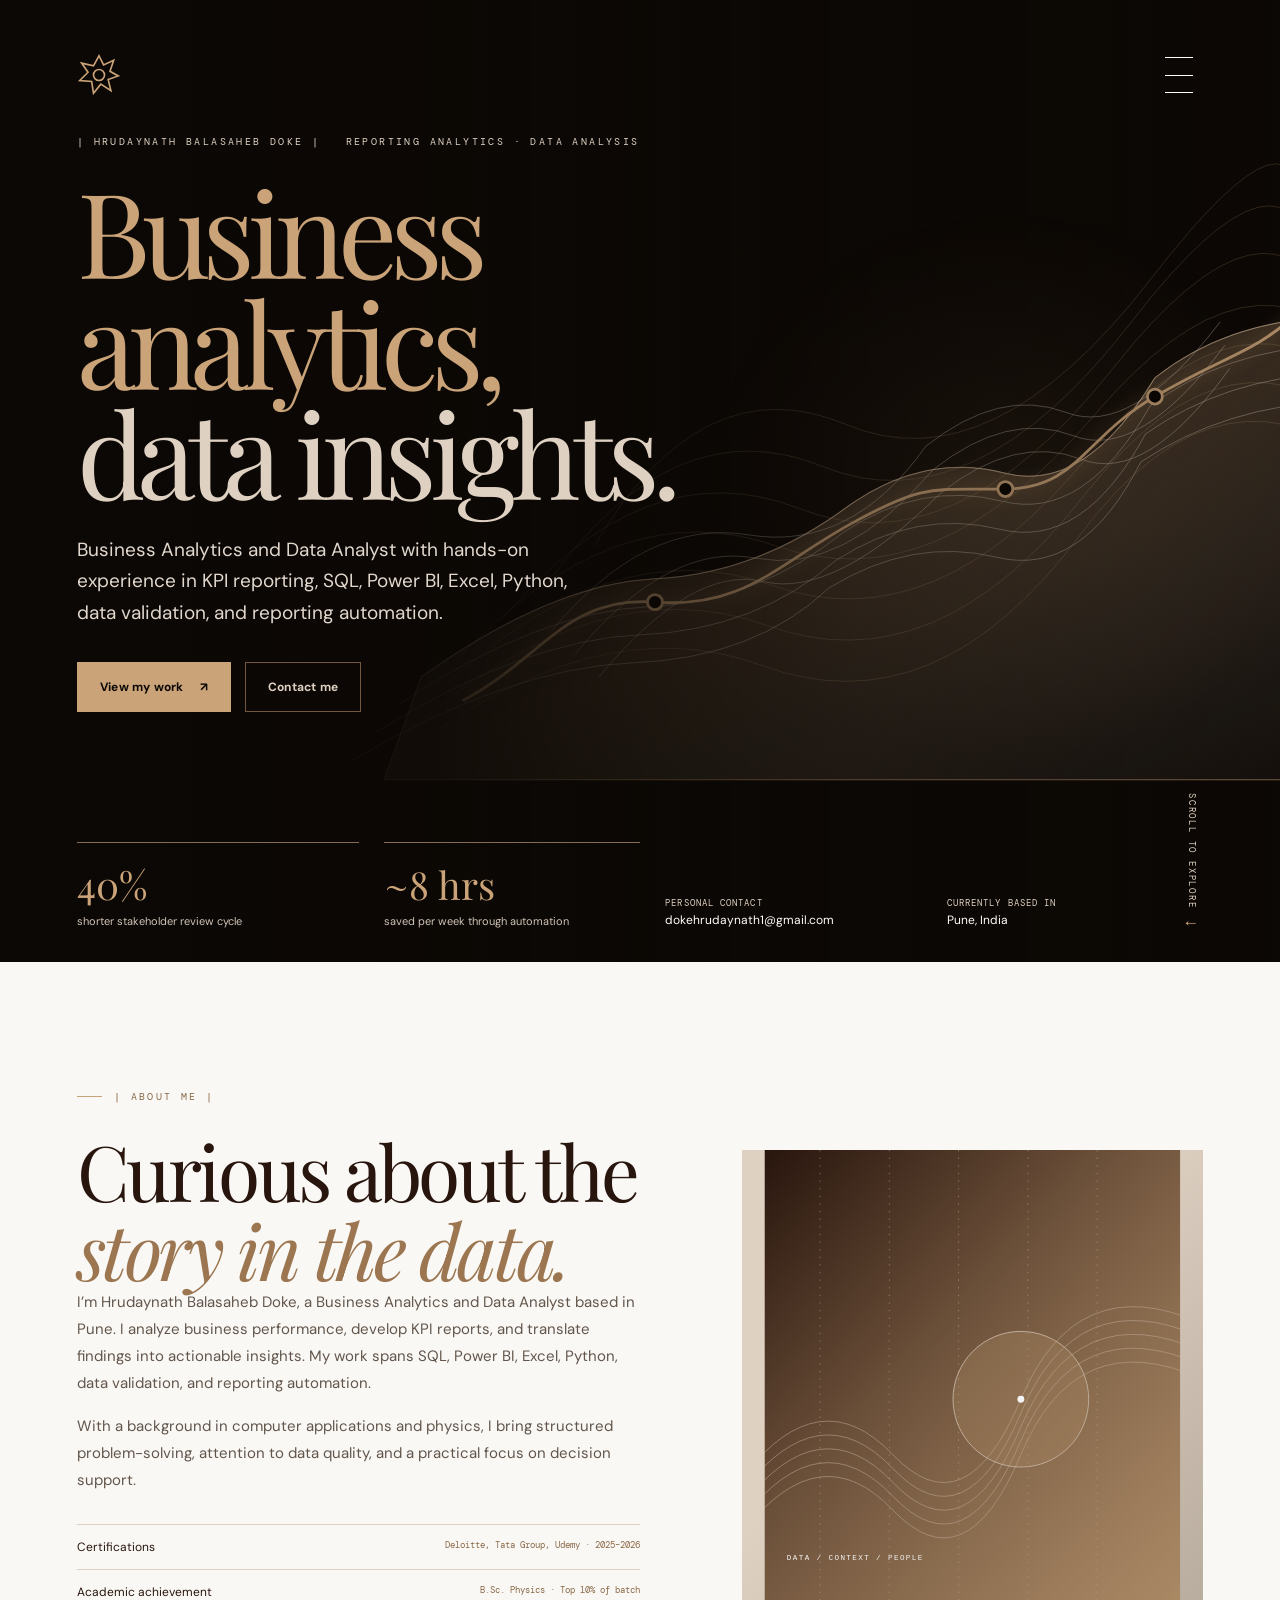
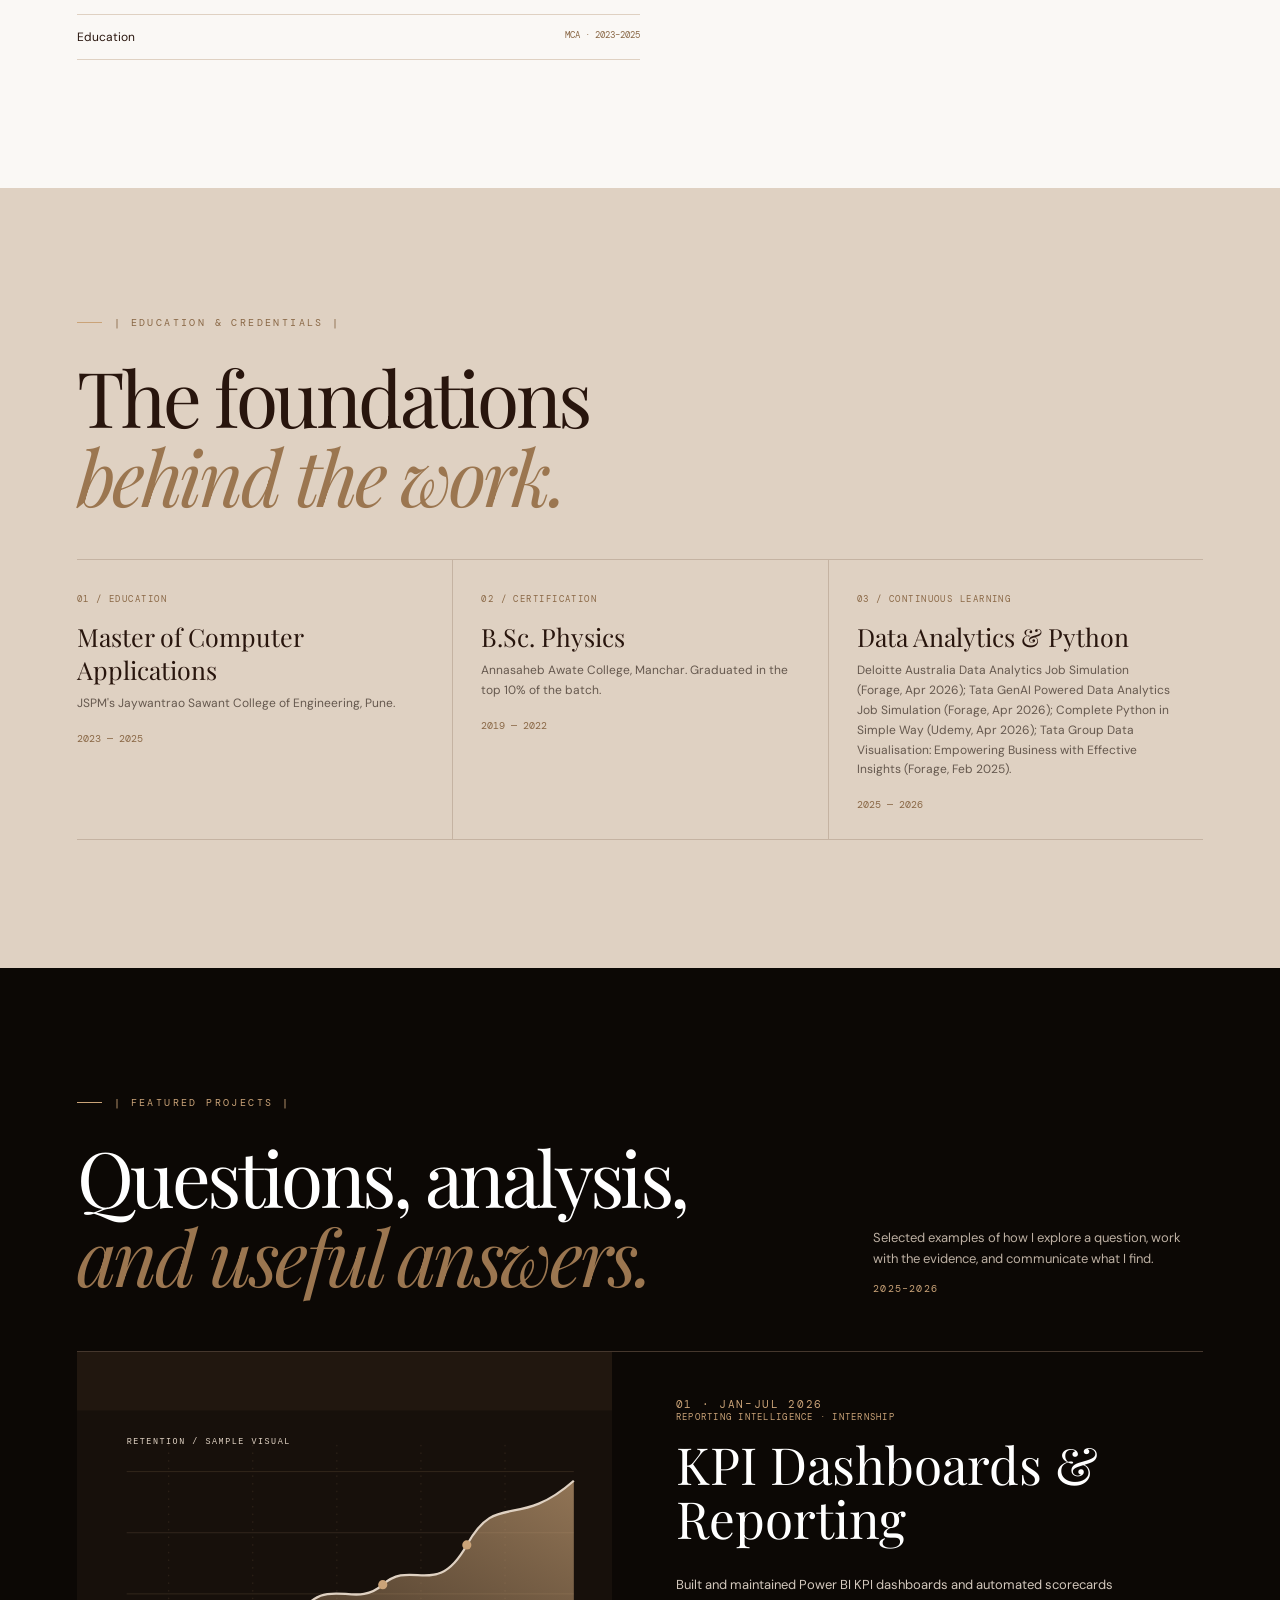
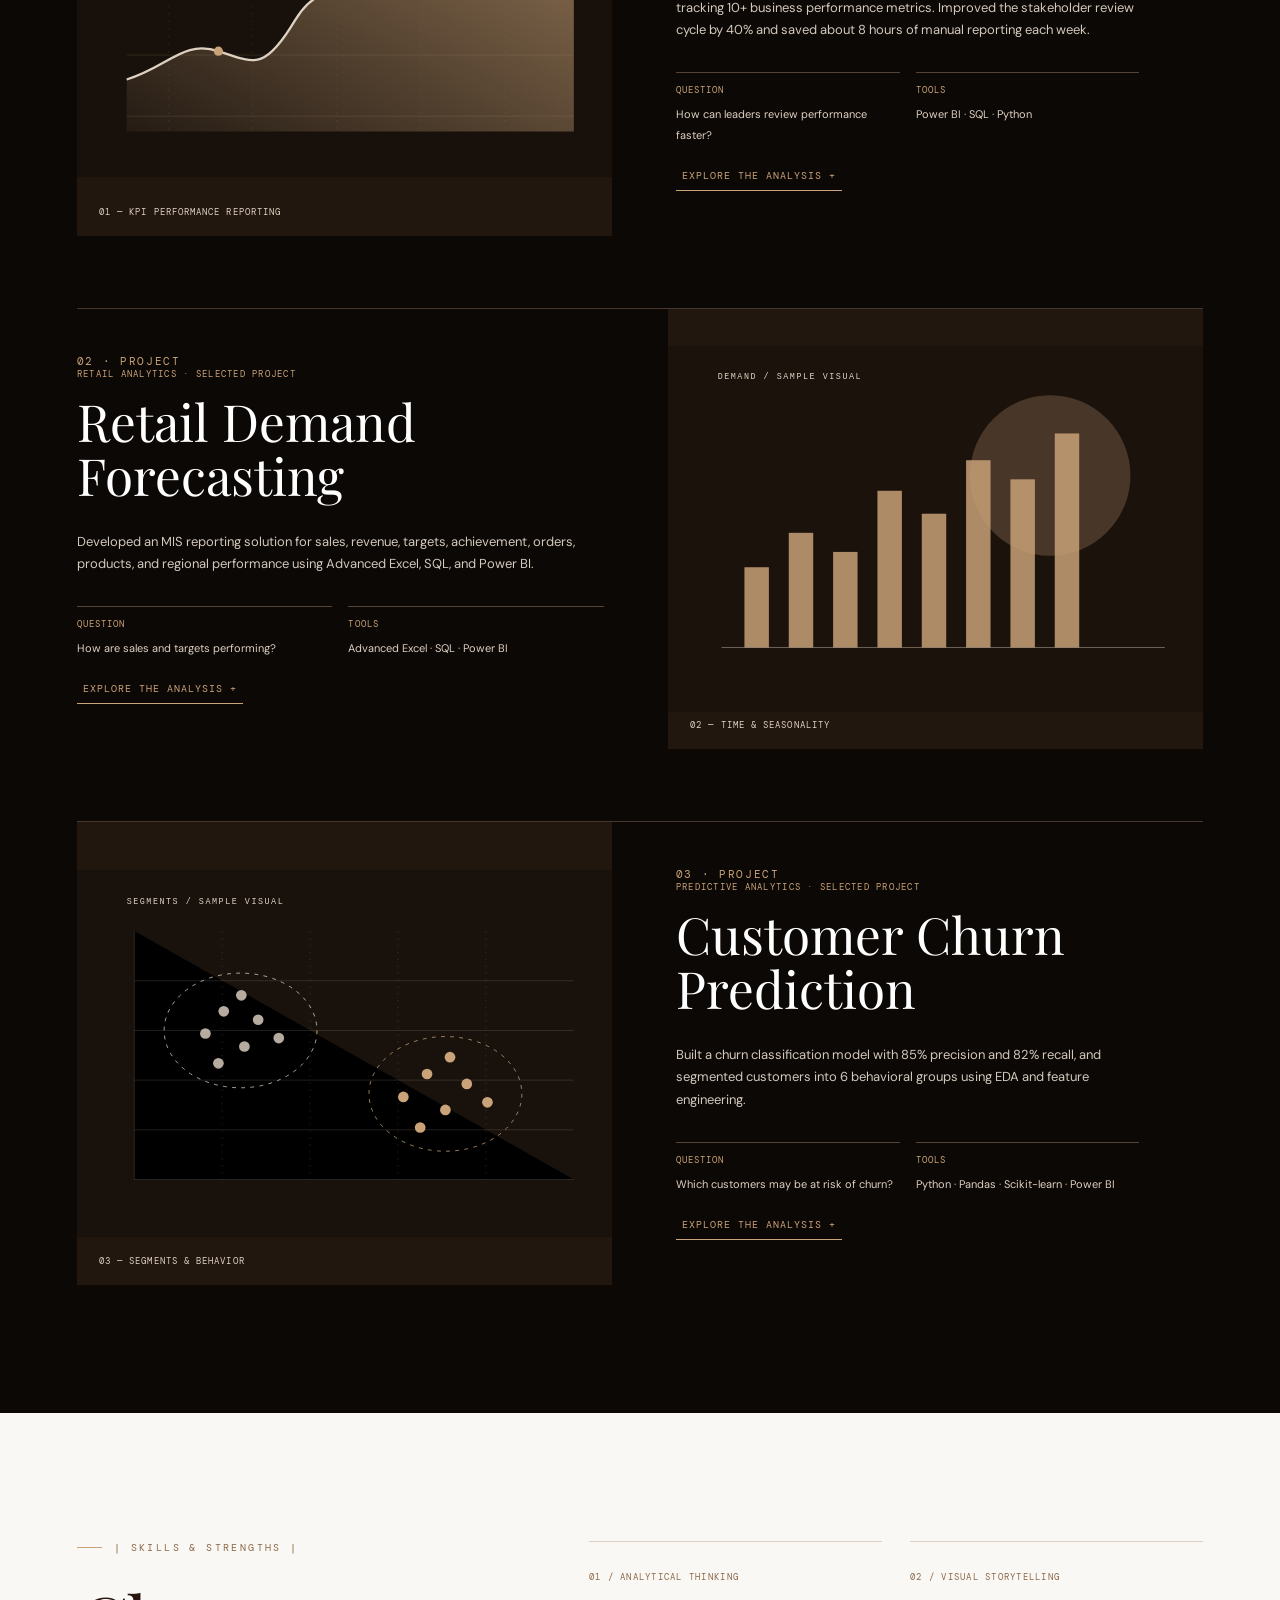
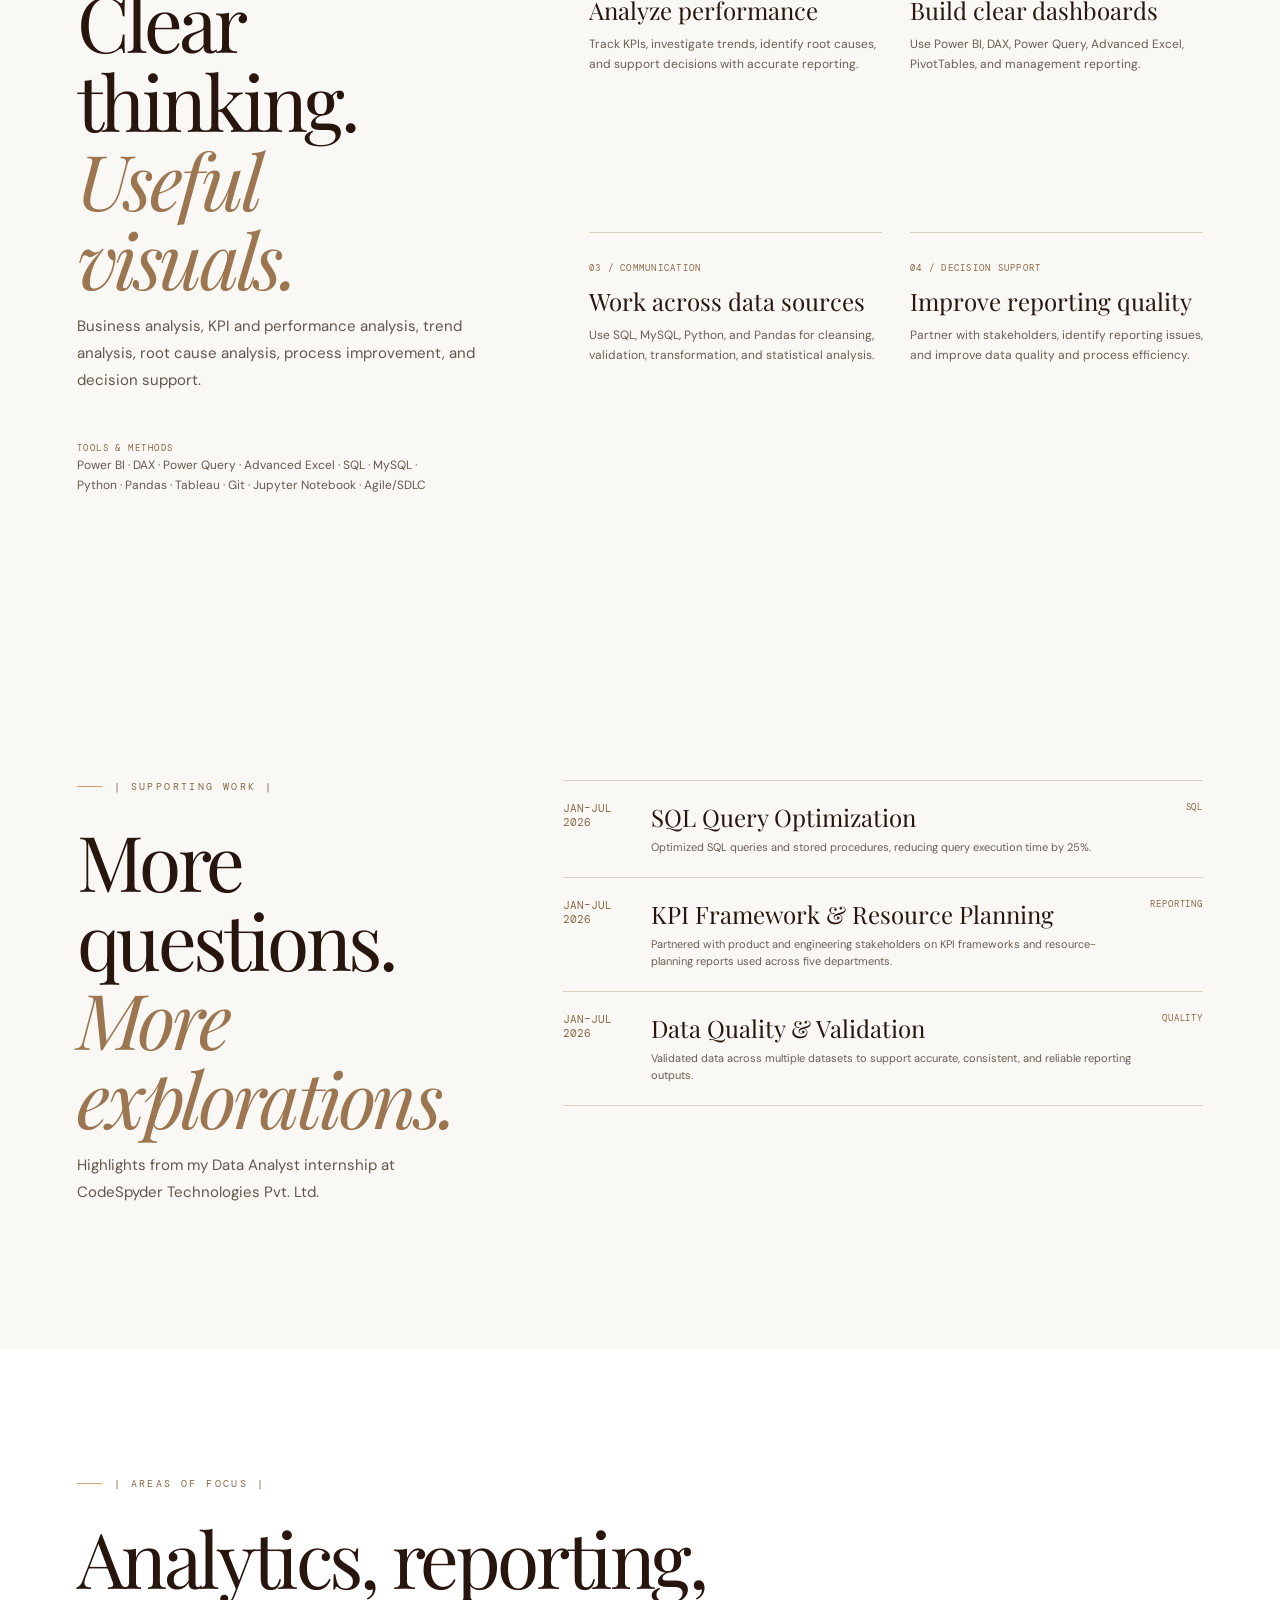
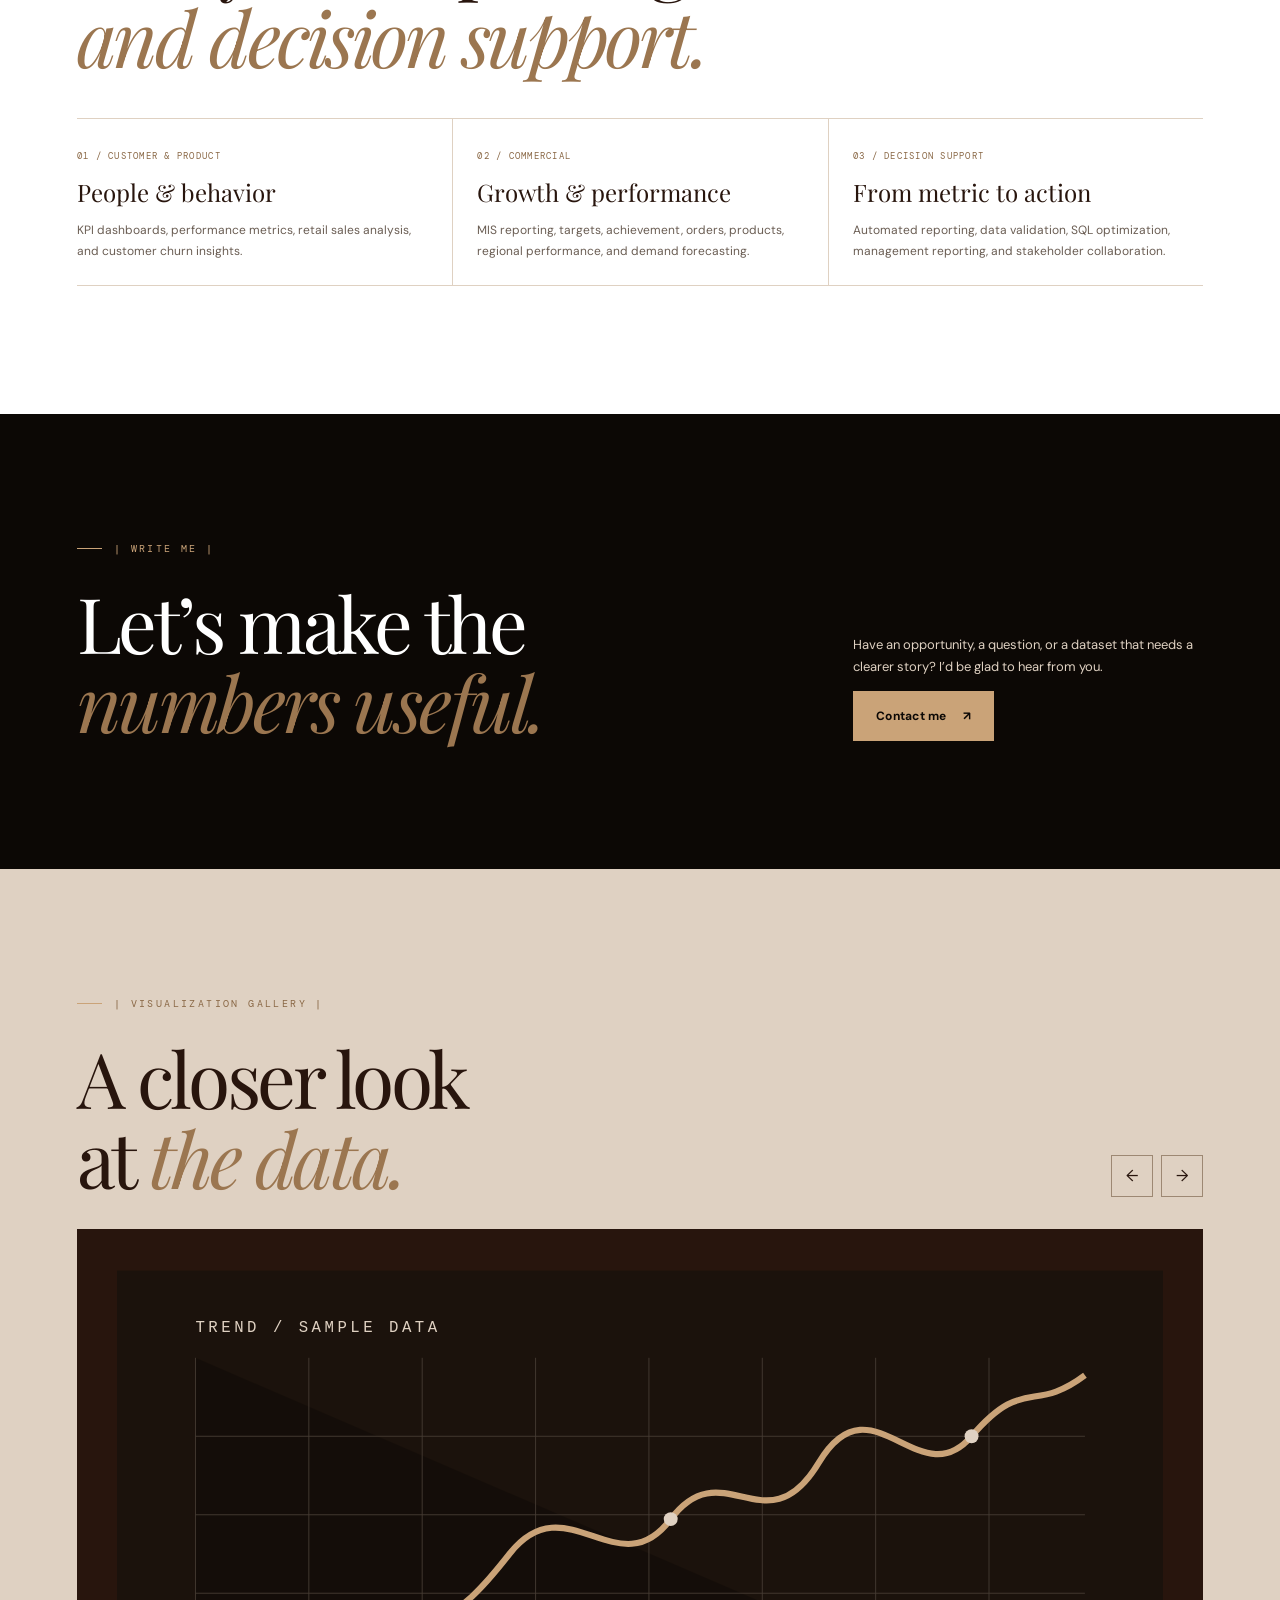
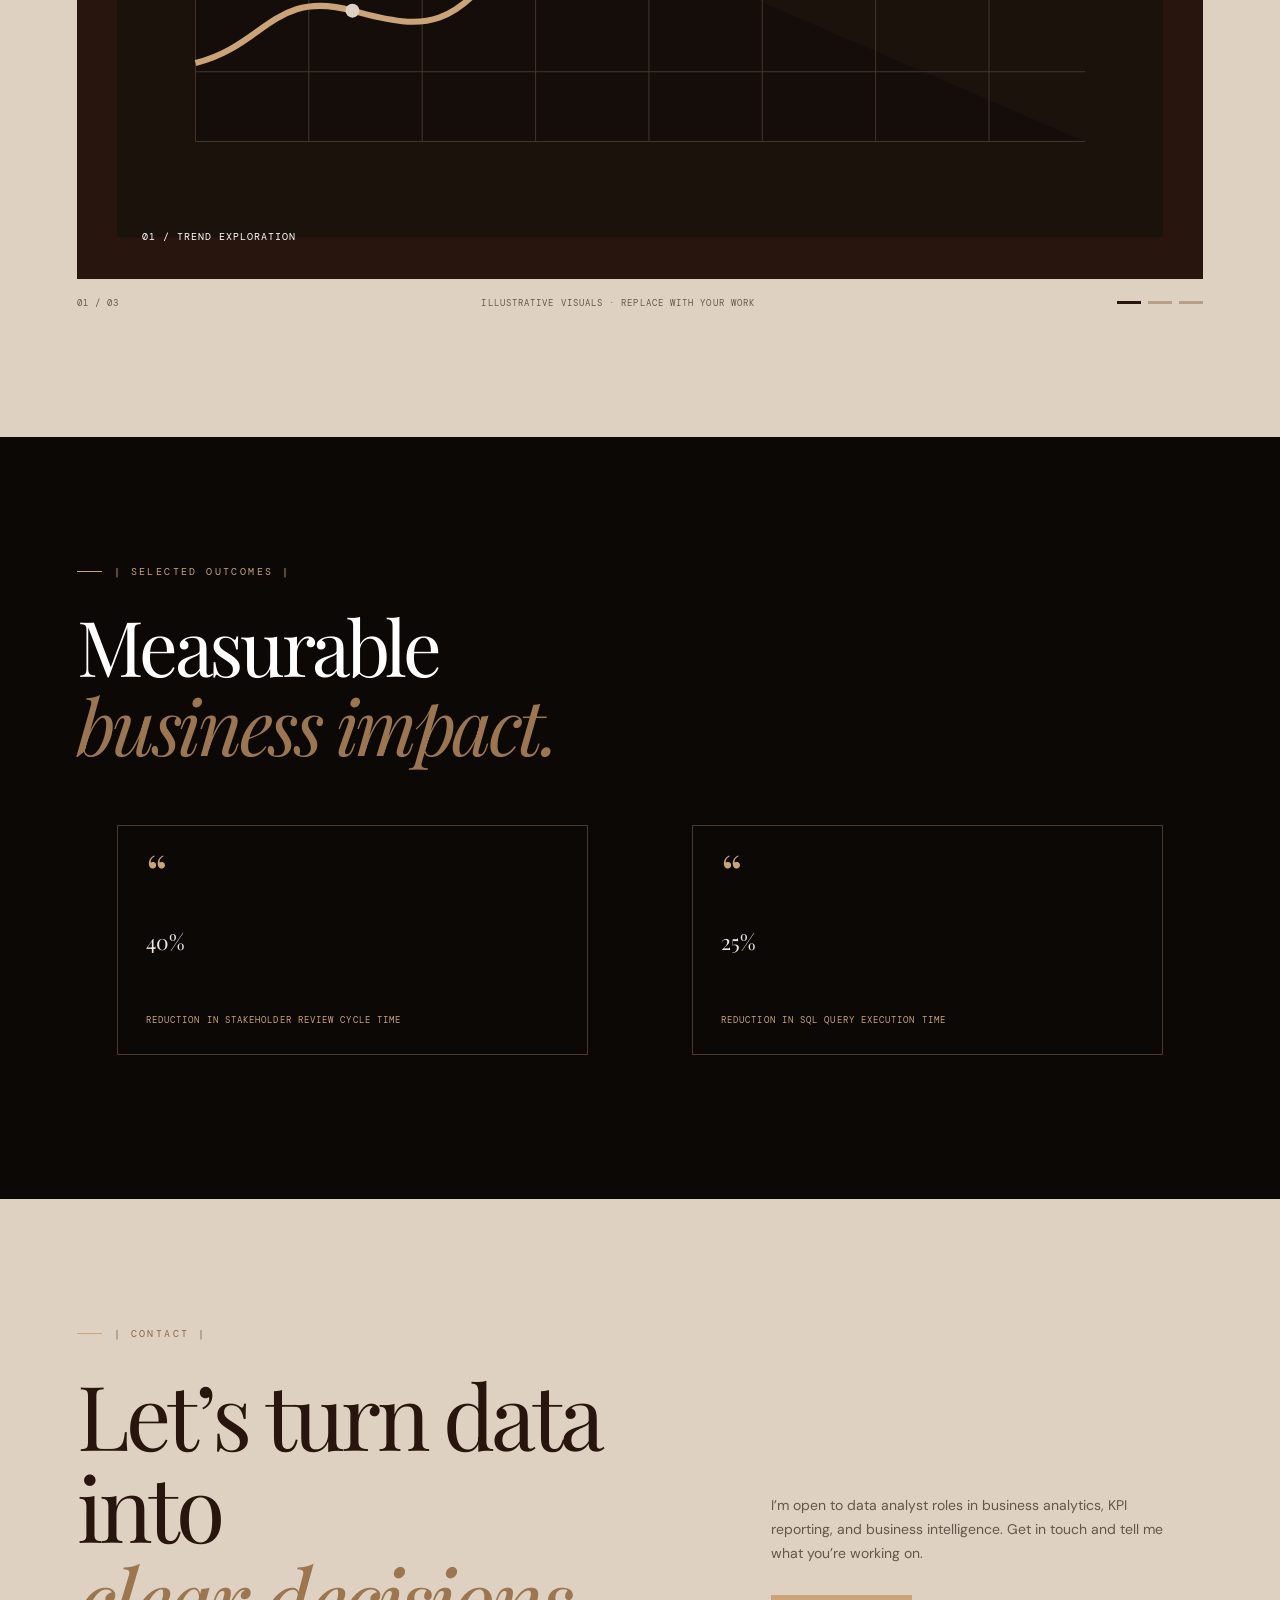
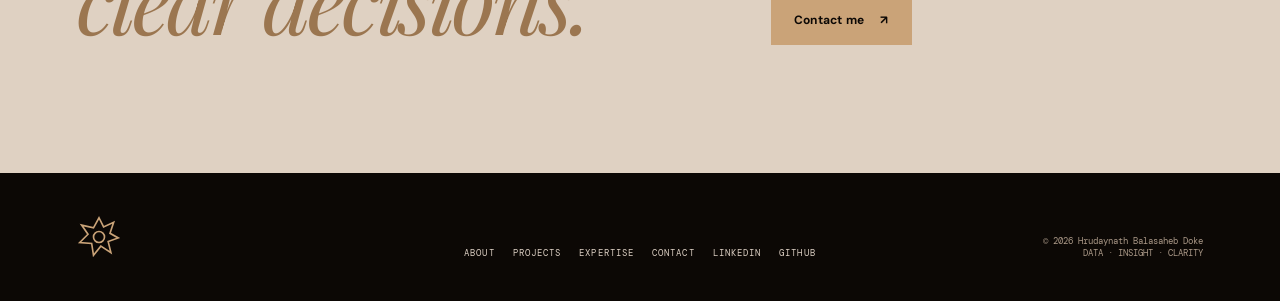
==== commit 8113b683: "Correct SQL impact metric description" ====
--- a/index.html
+++ b/index.html
@@ -47,7 +47,7 @@
     <section class="section disciplines reveal"><div class="section-kicker">| Areas of focus |</div><h2 class="title">Analytics, reporting,<br><em>and decision support.</em></h2><div class="discipline-grid"><article class="discipline"><small>01 / CUSTOMER & PRODUCT</small><h3>People & behavior</h3><p>KPI dashboards, performance metrics, retail sales analysis, and customer churn insights.</p></article><article class="discipline"><small>02 / COMMERCIAL</small><h3>Growth & performance</h3><p>MIS reporting, targets, achievement, orders, products, regional performance, and demand forecasting.</p></article><article class="discipline"><small>03 / DECISION SUPPORT</small><h3>From metric to action</h3><p>Automated reporting, data validation, SQL optimization, management reporting, and stakeholder collaboration.</p></article></div></section>
     <section class="section write-me reveal"><div><div class="section-kicker">| Write me |</div><h2 class="title">Let’s make the<br><em>numbers useful.</em></h2></div><div><p>Have an opportunity, a question, or a dataset that needs a clearer story? I’d be glad to hear from you.</p><a class="btn" href="mailto:dokehrudaynath1@gmail.com">Contact me <span>↗</span></a></div></section>
     <section class="section gallery-band reveal" id="gallery"><div class="gallery-head"><div><div class="section-kicker">| Visualization gallery |</div><h2 class="title">A closer look<br>at <em>the data.</em></h2></div><div class="gallery-controls"><button type="button" id="galleryPrev" aria-label="Previous visualization">←</button><button type="button" id="galleryNext" aria-label="Next visualization">→</button></div></div><div class="gallery-stage" id="galleryStage"><figure class="gallery-slide active"><svg viewBox="0 0 1200 650" role="img" aria-label="Line chart sample"><rect width="1200" height="650" fill="#1b120c"/><g stroke="#dfd1c2" opacity=".22"><path d="M90 100V540H1110M90 190H1110M90 280H1110M90 370H1110M90 460H1110"/><path d="M220 100V540M350 100V540M480 100V540M610 100V540M740 100V540M870 100V540M1000 100V540"/></g><path d="M90 450C170 430 180 365 270 390S385 408 450 325S575 365 635 285S745 320 805 220S920 260 980 190S1050 165 1110 120" fill="none" stroke="#caa378" stroke-width="7"/><g fill="#dfd1c2"><circle cx="270" cy="390" r="8"/><circle cx="635" cy="285" r="8"/><circle cx="980" cy="190" r="8"/></g><text x="90" y="70" fill="#dfd1c2" font-size="18" font-family="monospace" letter-spacing="4">TREND / SAMPLE DATA</text></svg><figcaption>01 / Trend exploration</figcaption></figure><figure class="gallery-slide"><svg viewBox="0 0 1200 650" role="img" aria-label="Bar chart sample"><rect width="1200" height="650" fill="#24180f"/><g stroke="#dfd1c2" opacity=".22"><path d="M100 115V540H1110M100 200H1110M100 285H1110M100 370H1110M100 455H1110"/></g><g fill="#caa378"><rect x="180" y="345" width="82" height="195"/><rect x="320" y="265" width="82" height="275"/><rect x="460" y="310" width="82" height="230"/><rect x="600" y="195" width="82" height="345"/><rect x="740" y="245" width="82" height="295"/><rect x="880" y="145" width="82" height="395"/></g><text x="100" y="75" fill="#dfd1c2" font-size="18" font-family="monospace" letter-spacing="4">CATEGORY COMPARISON / SAMPLE DATA</text></svg><figcaption>02 / Category comparison</figcaption></figure><figure class="gallery-slide"><svg viewBox="0 0 1200 650" role="img" aria-label="Scatter plot sample"><rect width="1200" height="650" fill="#18100b"/><g stroke="#dfd1c2" opacity=".22"><path d="M130 100V550H1080M130 190H1080M130 280H1080M130 370H1080M130 460H1080"/></g><g fill="#dfd1c2"><circle cx="280" cy="325" r="12"/><circle cx="315" cy="292" r="12"/><circle cx="340" cy="355" r="12"/><circle cx="375" cy="305" r="12"/><circle cx="410" cy="335" r="12"/><circle cx="355" cy="255" r="12"/></g><g fill="#caa378"><circle cx="670" cy="405" r="12"/><circle cx="715" cy="365" r="12"/><circle cx="755" cy="430" r="12"/><circle cx="805" cy="382" r="12"/><circle cx="850" cy="410" r="12"/><circle cx="760" cy="335" r="12"/></g><text x="130" y="65" fill="#dfd1c2" font-size="18" font-family="monospace" letter-spacing="4">SEGMENT MAP / SAMPLE DATA</text></svg><figcaption>03 / Segment exploration</figcaption></figure></div><div class="gallery-bottom"><span id="galleryCount">01 / 03</span><span>ILLUSTRATIVE VISUALS · REPLACE WITH YOUR WORK</span><div class="gallery-dots"><button class="gallery-dot active" aria-label="Show visualization 1"></button><button class="gallery-dot" aria-label="Show visualization 2"></button><button class="gallery-dot" aria-label="Show visualization 3"></button></div></div></section>
-    <section class="section testimonials reveal"><div class="section-kicker">| Selected outcomes |</div><h2 class="title">Measurable<br><em>business impact.</em></h2><div class="quote-grid"><blockquote class="quote"><div><span class="quote-mark">“</span><p>40%</p></div><cite>reduction in stakeholder review cycle time</cite></blockquote><blockquote class="quote"><div><span class="quote-mark">“</span><p>25%</p></div><cite>reduction in stakeholder review cycle time</cite></blockquote></div></section>
+    <section class="section testimonials reveal"><div class="section-kicker">| Selected outcomes |</div><h2 class="title">Measurable<br><em>business impact.</em></h2><div class="quote-grid"><blockquote class="quote"><div><span class="quote-mark">“</span><p>40%</p></div><cite>reduction in stakeholder review cycle time</cite></blockquote><blockquote class="quote"><div><span class="quote-mark">“</span><p>25%</p></div><cite>reduction in SQL query execution time</cite></blockquote></div></section>
     <section class="section hire reveal" id="contact"><div><div class="section-kicker">| Contact |</div><h2 class="title">Let’s turn data into<br><em>clear decisions.</em></h2></div><div><p>I’m open to data analyst roles in business analytics, KPI reporting, and business intelligence. Get in touch and tell me what you’re working on.</p><a class="btn" href="mailto:dokehrudaynath1@gmail.com">Contact me <span>↗</span></a></div></section>
   </main>
   <footer class="footer"><a class="logo" href="#home" aria-label="Back to top"><svg viewBox="0 0 48 48"><path d="M24 3l5 10 11-5-4 12 9 5-11 4 3 12-11-7-8 10-2-13-13-1 9-9-7-10 13 3z"/><circle cx="24" cy="24" r="6"/></svg></a><nav class="footer-nav"><a href="#about">About</a><a href="filmography.html">Projects</a><a href="#skills">Expertise</a><a href="contacts.html">Contact</a><a href="https://www.linkedin.com/in/hrudaynath-balasaheb-doke-027693245/" target="_blank" rel="noreferrer">LinkedIn</a><a href="https://github.com/HrudayDoke" target="_blank" rel="noreferrer">GitHub</a></nav><div class="copyright">© <span id="year"></span> Hrudaynath Balasaheb Doke<br>DATA · INSIGHT · CLARITY</div></footer>
